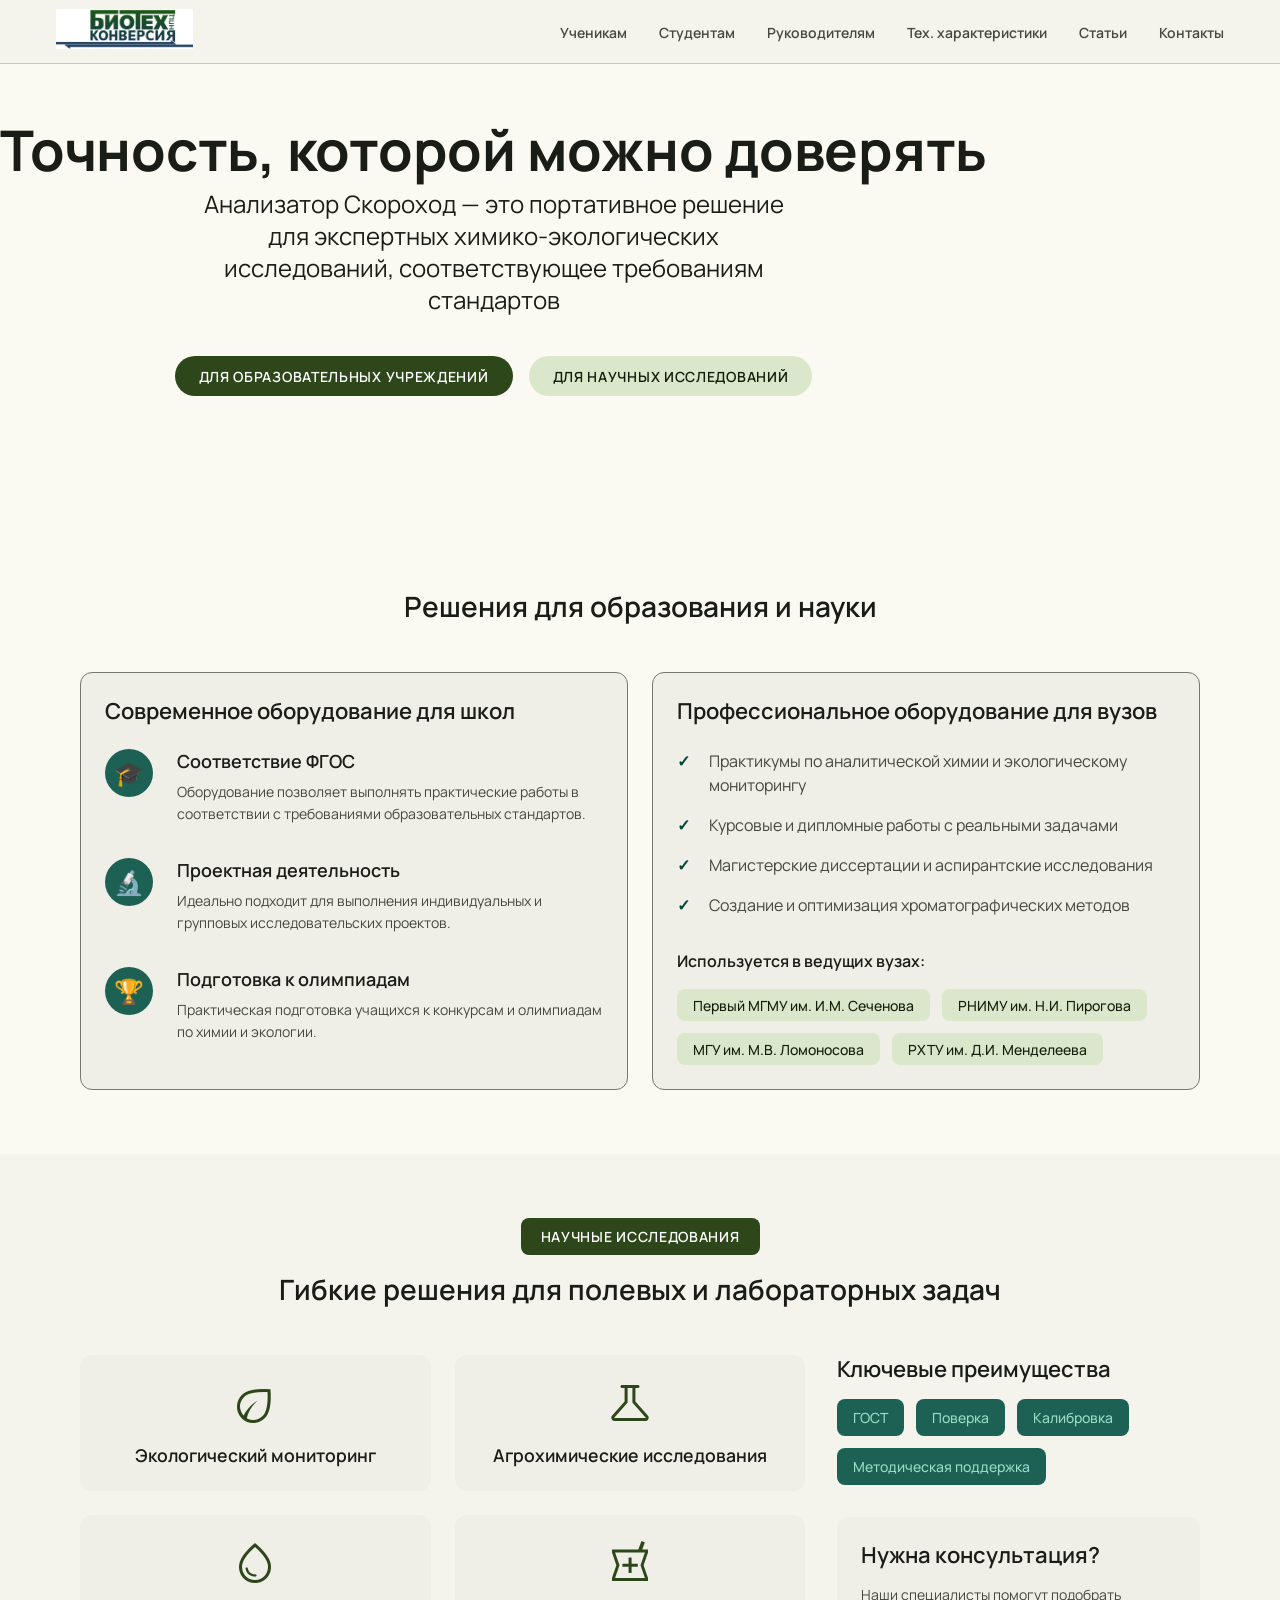
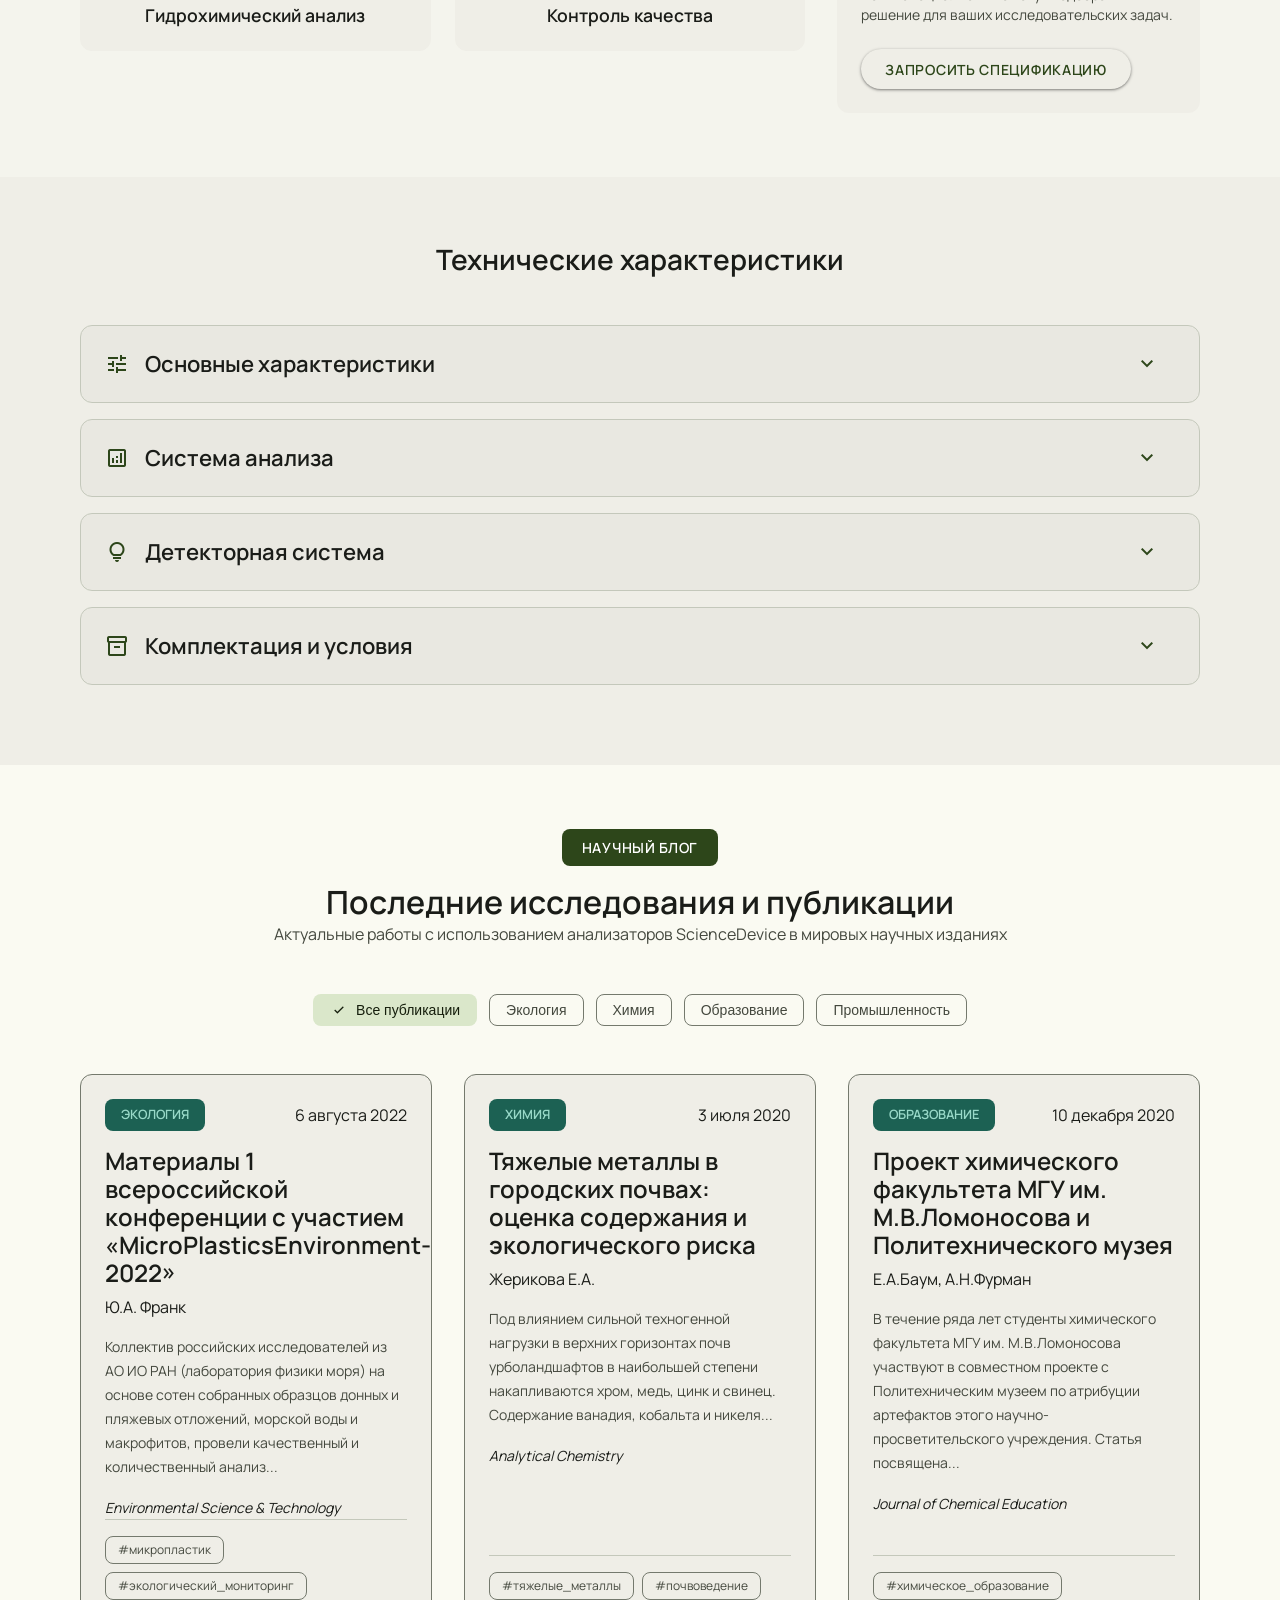
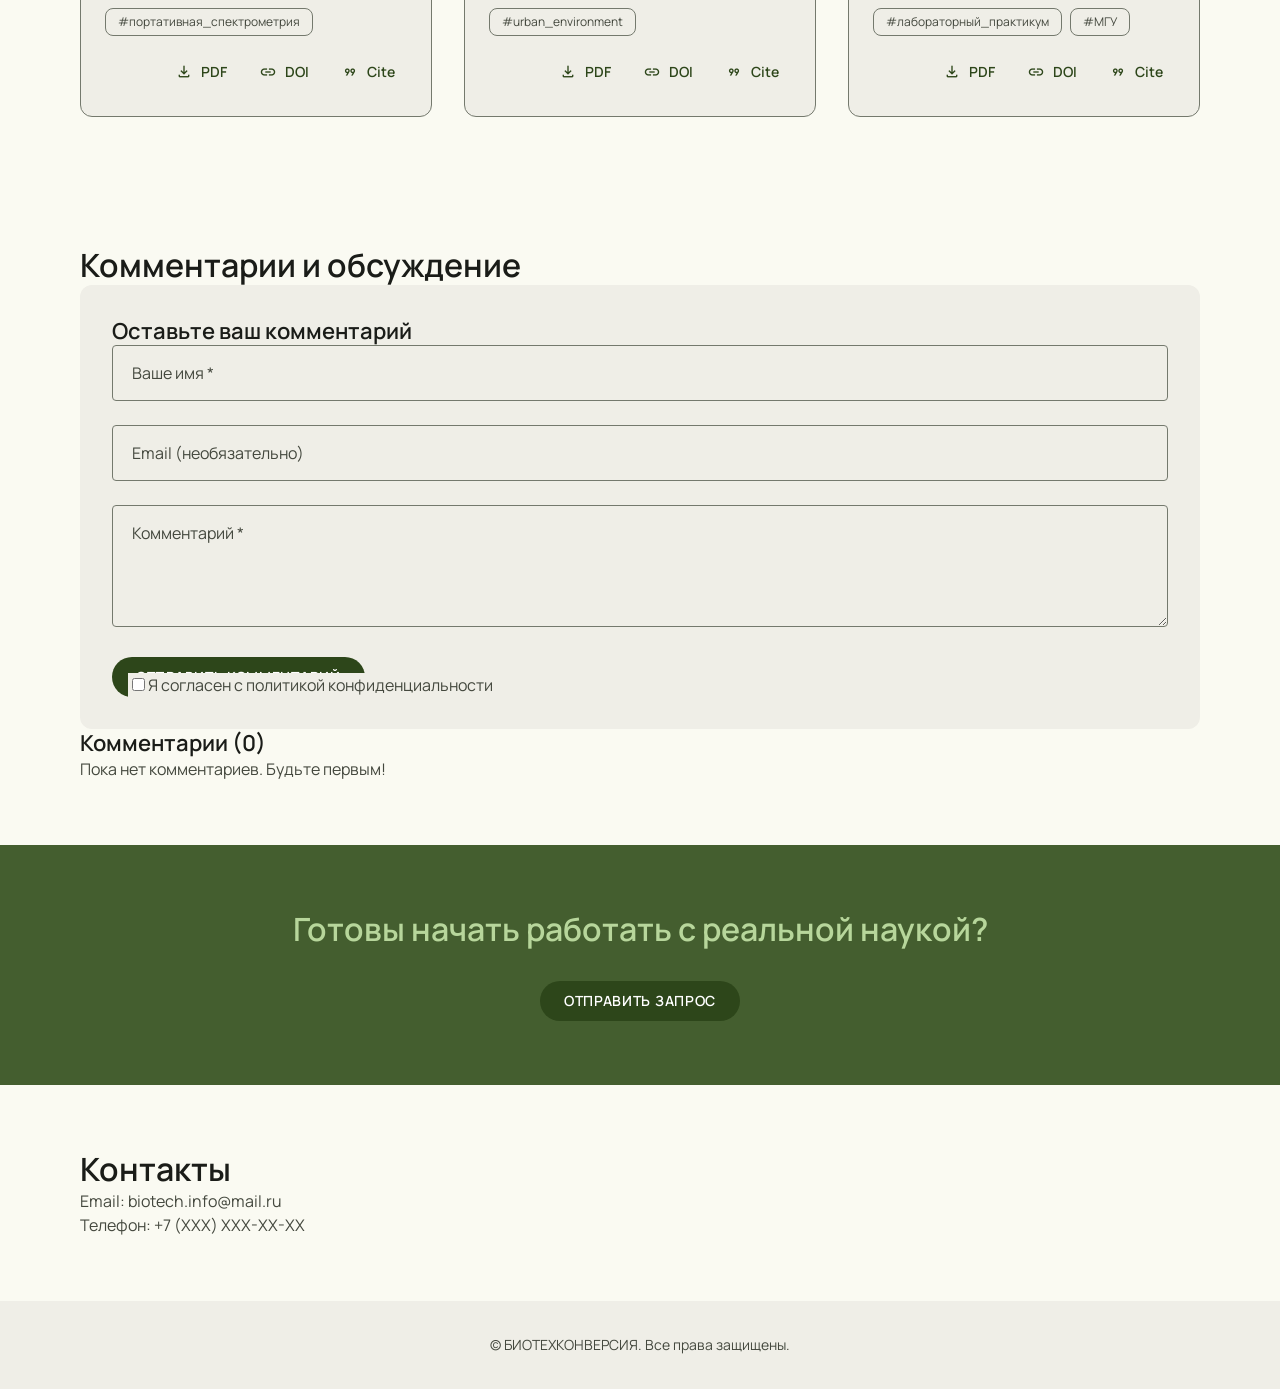
==== index.html @ 13ce306e "init" ====
<!DOCTYPE html>
<html lang="ru">
  <head>
    <meta charset="UTF-8" />
    <meta name="viewport" content="width=device-width, initial-scale=1.0" />
    <title>ScienceDevice - Твой проводник в мир науки</title>
    <!-- Подключаем шрифты -->
    <link rel="preconnect" href="https://fonts.googleapis.com">
    <link rel="preconnect" href="https://fonts.gstatic.com" crossorigin>
    <link href="https://fonts.googleapis.com/css2?family=Manrope:wght@400;600;700&display=swap" rel="stylesheet">
    <!-- Google Material Symbols -->
    <link rel="stylesheet" href="https://fonts.googleapis.com/css2?family=Material+Symbols+Outlined:opsz,wght,FILL,GRAD@24,400,0,0" />
    <!-- Подключаем наш CSS -->
    <link rel="stylesheet" href="style.css" />
  </head>
  <body>
    <!-- Шапка сайта -->
    <header class="header">
      <nav class="nav">
        <a href="#" class="logo">
          <img
            src="images/logo.png"
            alt="ScienceDevice - профессиональные анализаторы"
            class="logo-image"
          />
        </a>
        <ul class="nav__list">
          <li><a href="#students">Ученикам</a></li>
          <li><a href="#universities">Студентам</a></li>
          <li><a href="#professionals">Руководителям</a></li>
          <li><a href="#specs1">Тех. характеристики</a></li>
          <li><a href="#research">Статьи</a></li>
          <li><a href="#contacts">Контакты</a></li>
        </ul>
      </nav>
    </header>

    <main>
      <!-- Герой-секция с крупным заголовком и кнопками -->
      <section class="hero">
        <div class="hero__content">
          <h1 class="display-small">Точность, которой можно доверять</h1>
          <p class="headline-small">
            Анализатор Скороход — это портативное решение для экспертных
            химико-экологических исследований, соответствующее требованиям
            стандартов
          </p>
          <div class="hero__buttons">
            <a href="#students" class="btn btn--primary">Для образовательных учреждений</a>
            <a href="#professionals" class="btn btn--secondary">Для научных исследований</a>
          </div>
        </div>
      </section>

      <!-- <section class="hero">
            <div class="hero__content">
                <h1>Точность, которой можно доверять</h1>
                <p>Анализатор [Название] — это портативное решение для экспертных химико-экологических исследований, соответствующее требованиям стандартов [ГОСТ/ISO XXX].</p>
                <div class="hero__buttons">
                    <a href="#specs" class="btn btn--primary">Технические характеристики</a>
                    <a href="#research" class="btn btn--outline">Применение в исследованиях</a>
                </div>
            </div>
            Фоном лучше сделать не абстрактное фото, а стилизованное изображение прибора в лаборатории или график данных
        </section> -->

      <!-- Секция для школьников и учеников колледжей -->
      <!-- <section id="students" class="audience-section section--students">
            <div class="container">
                <h2>Скучные опыты в учебнике? Попробуй настоящую науку!</h2>
                <div class="content-wrapper">
                    <div class="text-content">
                        <h3>Представь, что ты детектив, который ищет следы веществ. Наш аппарат — твой супер-прибор. Проверь кислотность газировки, узнай, чистая ли вода в фонтанчике, или поставь настоящий эксперимент для проекта.</h3>
                        <p> </p>
                        <p>-Научиться создавать и оптимизировать хроматографические методы</p>
                        <p>-Попробовать себя в роли разработчика методик</p>
                        <p>-Освоить современное программное обеспечение</p>
                        <p>-Обучиться пользовательским операциям по техническому обслуживанию прибора</p>
                        <p> </p>
                        <ul>
                            <li>Просто и понятно</li>
                            <li>Безопасно</li>
                            <li>Поддержка проектов</li>
                        </ul>
                    </div>
                    <div class="image-content">
                        <img src="images/student.jpg" alt="Школьник проводит эксперимент с аппаратом">
                    </div>
                </div>
            </div>
        </section> -->
      <section class="solutions-section" id="education">
          <div class="container">
              <div class="section-header">
                  <h2 class="headline-medium">Решения для образования и науки</h2>
              </div>
              <div class="solutions-grid">
                  <!-- Card 1: Schools -->
                  <div class="solution-card">
                      <h3 class="title-large">Современное оборудование для школ</h3>
                      <div class="features-list">
                          <div class="feature-item">
                              <div class="feature-icon">🎓</div>
                              <div class="feature-text">
                                  <h4 class="title-medium">Соответствие ФГОС</h4>
                                  <p class="body-medium">
                                      Оборудование позволяет выполнять практические работы в
                                      соответствии с требованиями образовательных стандартов.
                                  </p>
                              </div>
                          </div>
                          <div class="feature-item">
                              <div class="feature-icon">🔬</div>
                              <div class="feature-text">
                                  <h4 class="title-medium">Проектная деятельность</h4>
                                  <p class="body-medium">
                                      Идеально подходит для выполнения индивидуальных и
                                      групповых исследовательских проектов.
                                  </p>
                              </div>
                          </div>
                          <div class="feature-item">
                              <div class="feature-icon">🏆</div>
                              <div class="feature-text">
                                  <h4 class="title-medium">Подготовка к олимпиадам</h4>
                                  <p class="body-medium">
                                      Практическая подготовка учащихся к конкурсам и олимпиадам
                                      по химии и экологии.
                                  </p>
                              </div>
                          </div>
                      </div>
                  </div>
                  <!-- Card 2: Universities -->
                  <div class="solution-card">
                      <h3 class="title-large">Профессиональное оборудование для вузов</h3>
                      <ul class="scientific-list body-large">
                          <li>
                              Практикумы по аналитической химии и экологическому
                              мониторингу
                          </li>
                          <li>
                              Курсовые и дипломные работы с реальными задачами
                          </li>
                          <li>Магистерские диссертации и аспирантские исследования</li>
                          <li>
                              Создание и оптимизация хроматографических методов
                          </li>
                      </ul>
                      <div class="university-partners">
                          <h4 class="title-medium">Используется в ведущих вузах:</h4>
                          <div class="partners-chips">
                              <div class="university-chip">Первый МГМУ им. И.М. Сеченова</div>
                              <div class="university-chip">РНИМУ им. Н.И. Пирогова</div>
                              <div class="university-chip">МГУ им. М.В. Ломоносова</div>
                              <div class="university-chip">РХТУ им. Д.И. Менделеева</div>
                          </div>
                      </div>
                  </div>
              </div>
          </div>
      </section>

      <!-- Секция для профессионалов -->
      <section id="professionals" class="professionals-section">
          <div class="container">
              <div class="section-header">
                  <span class="section-badge">Научные исследования</span>
                  <h2 class="headline-medium">
                      Гибкие решения для полевых и лабораторных задач
                  </h2>
              </div>
              <div class="professionals-grid">
                  <!-- Left Column: Research Area Cards -->
                  <div class="research-areas-grid">
                      <div class="research-card">
                          <span class="material-symbols-outlined">eco</span>
                          <h4 class="title-medium">Экологический мониторинг</h4>
                      </div>
                      <div class="research-card">
                          <span class="material-symbols-outlined">science</span>
                          <h4 class="title-medium">Агрохимические исследования</h4>
                      </div>
                      <div class="research-card">
                          <span class="material-symbols-outlined">water_drop</span>
                          <h4 class="title-medium">Гидрохимический анализ</h4>
                      </div>
                      <div class="research-card">
                          <span class="material-symbols-outlined">local_pharmacy</span>
                          <h4 class="title-medium">Контроль качества</h4>
                      </div>
                  </div>
                  <!-- Right Column: Key Advantages & CTA -->
                  <div class="key-advantages-panel">
                      <h4 class="title-large">Ключевые преимущества</h4>
                      <div class="advantages-chips">
                          <div class="advantage-chip">ГОСТ</div>
                          <div class="advantage-chip">Поверка</div>
                          <div class="advantage-chip">Калибровка</div>
                          <div class="advantage-chip">Методическая поддержка</div>
                      </div>
                      <div class="panel-cta">
                          <h4 class="title-large">Нужна консультация?</h4>
                          <p class="body-medium">Наши специалисты помогут подобрать решение для ваших исследовательских задач.</p>
                          <a href="#tech-consultation" class="btn btn--elevated">Запросить спецификацию</a>
                      </div>
                  </div>
              </div>
          </div>
      </section>

      <!-- Секция с техническими характеристиками (Таблица) -->
      <section id="specs1" class="specs-section">
        <div class="container">
          <div class="section-header">
            <h2 class="headline-medium">Технические характеристики</h2>
          </div>

          <div class="specs-accordion">
            <!-- Panel 1: Main Specs -->
            <div class="expansion-panel">
              <div class="panel-header">
                <span class="material-symbols-outlined">tune</span>
                <h3 class="panel-title title-large">Основные характеристики</h3>
                <span class="material-symbols-outlined panel-chevron">expand_more</span>
              </div>
              <div class="panel-content">
                <table>
                  <tbody>
                    <tr><td>Исполнение</td><td>Моноблок</td><td>Моноблок</td></tr>
                    <tr><td>Максимальное рабочее давление, МПа</td><td>35</td><td>35</td></tr>
                    <tr><td>Насос</td><td>Последовательный плунжерный</td><td>Последовательный плунжерный</td></tr>
                    <tr><td>Диапазон скорости потока, мл/мин</td><td>0,01 - 10</td><td>0,01 - 10</td></tr>
                    <tr><td>Автоматическая промывка</td><td>Есть</td><td>Есть</td></tr>
                  </tbody>
                </table>
              </div>
            </div>

            <!-- Panel 2: Analysis System -->
            <div class="expansion-panel">
              <div class="panel-header">
                <span class="material-symbols-outlined">analytics</span>
                <h3 class="panel-title title-large">Система анализа</h3>
                <span class="material-symbols-outlined panel-chevron">expand_more</span>
              </div>
              <div class="panel-content">
                <table>
                  <tbody>
                    <tr><td>Режимы элюирования</td><td>Изократический</td><td>Градиентный</td></tr>
                    <tr><td>Вводы пробы</td><td>Полуавтоматический кран</td><td>Полуавтоматический кран</td></tr>
                    <tr><td>Термостат колонок</td><td>4 колонки х 300 мм</td><td>4 колонки х 300 мм</td></tr>
                    <tr><td>Диапазон температур, °С</td><td>(комн. – 10) - 99</td><td>(комн. – 10) - 99</td></tr>
                  </tbody>
                </table>
              </div>
            </div>
            
            <!-- Panel 3: Detector System -->
            <div class="expansion-panel">
              <div class="panel-header">
                <span class="material-symbols-outlined">lightbulb</span>
                <h3 class="panel-title title-large">Детекторная система</h3>
                <span class="material-symbols-outlined panel-chevron">expand_more</span>
              </div>
              <div class="panel-content">
                <table>
                    <tbody>
                        <tr><td>Детектор</td><td>Спектрофотометрический</td><td>Спектрофотометрический</td></tr>
                        <tr><td>Диапазон длин волн, нм</td><td>Фиксированные, 275 и 310</td><td>Переключаемые</td></tr>
                        <tr><td>Источники излучения</td><td>Светодиоды</td><td>D2 и W лампы</td></tr>
                    </tbody>
                </table>
              </div>
            </div>

            <!-- Panel 4: Kit & Conditions -->
            <div class="expansion-panel">
              <div class="panel-header">
                <span class="material-symbols-outlined">inventory_2</span>
                <h3 class="panel-title title-large">Комплектация и условия</h3>
                <span class="material-symbols-outlined panel-chevron">expand_more</span>
              </div>
              <div class="panel-content">
                  <table>
                      <tbody>
                          <tr><td>В комплекте</td><td>Стандартный набор</td><td>Расширенный набор</td></tr>
                          <tr><td>Габариты (ДхШхВ), мм</td><td>460х260х160</td><td>460х260х320</td></tr>
                          <tr><td>Гарантия</td><td>2 года</td><td>2 года</td></tr>
                          <tr><td>Сроки поставки</td><td>Не более 60 дней</td><td>Не более 60 дней</td></tr>
                      </tbody>
                  </table>
              </div>
            </div>
          </div>
        </div>
      </section>
      <section id="research" class="publications-news">
        <div class="container">
          <div class="section-header">
            <span class="section-badge">Научный блог</span>
            <h2>Последние исследования и публикации</h2>
            <p>
              Актуальные работы с использованием анализаторов ScienceDevice в
              мировых научных изданиях
            </p>
          </div>

          <div class="news-filters">
            <button class="filter-chip active" data-filter="all">
              <span class="material-symbols-outlined">done</span>
              Все публикации
            </button>
            <button class="filter-chip" data-filter="ecology"><span class="material-symbols-outlined">done</span>Экология</button>
            <button class="filter-chip" data-filter="chemistry"><span class="material-symbols-outlined">done</span>Химия</button>
            <button class="filter-chip" data-filter="education">
              <span class="material-symbols-outlined">done</span>Образование
            </button>
            <button class="filter-chip" data-filter="industry">
              <span class="material-symbols-outlined">done</span>Промышленность
            </button>
          </div>

          <div id="" class="news-grid">
            <!-- Публикация 1 -->
            <article class="news-card" data-category="ecology" data-year="2024">
              <div class="news-card__header">
                <span class="news-badge ecology">Экология</span>
                <time class="news-date" datetime="2024-03-15"
                  >6 августа 2022</time
                >
              </div>

              <div class="news-card__content">
                <h3 class="news-title">
                  Материалы 1 всероссийской конференции с участием
                  «MicroPlasticsEnvironment-2022»
                </h3>

                <div class="news-authors">
                  <span class="author">Ю.А. Франк</span>
                </div>

                <p class="news-excerpt">
                  Коллектив российских исследователей из АО ИО РАН (лаборатория
                  физики моря) на основе сотен собранных образцов донных и
                  пляжевых отложений, морской воды и макрофитов, провели
                  качественный и количественный анализ...
                </p>

                <div class="news-meta">
                  <span class="journal-name"
                    >Environmental Science & Technology</span
                  >
                </div>
              </div>

              <div class="news-card__footer">
                <div class="news-tags">
                  <span class="news-tag">#микропластик</span>
                  <span class="news-tag">#экологический_мониторинг</span>
                  <span class="news-tag">#портативная_спектрометрия</span>
                </div>

                <div class="news-actions">
                  <a
                    href="материалы.pdf"
                    class="news-link"
                    aria-label="Скачать статью"
                  >
                    <span class="material-symbols-outlined">download</span>
                    PDF
                  </a>
                  <a href="#" class="news-link" aria-label="DOI статьи">
                    <span class="material-symbols-outlined">link</span>
                    DOI
                  </a>
                  <a href="#" class="news-link" aria-label="Цитировать">
                    <span class="material-symbols-outlined">format_quote</span>
                    Cite
                  </a>
                </div>
              </div>
            </article>

            <!-- Публикация 2 -->
            <article
              class="news-card"
              data-category="chemistry"
              data-year="2024"
            >
              <div class="news-card__header">
                <span class="news-badge chemistry">Химия</span>
                <time class="news-date" datetime="2024-02-28">3 июля 2020</time>
              </div>

              <div class="news-card__content">
                <h3 class="news-title">
                  Тяжелые металлы в городских почвах: оценка содержания и
                  экологического риска
                </h3>

                <div class="news-authors">
                  <span class="author">Жерикова Е.А.</span>
                </div>

                <p class="news-excerpt">
                  Под влиянием сильной техногенной нагрузки в верхних горизонтах
                  почв урболандшафтов в наибольшей степени накапливаются хром,
                  медь, цинк и свинец. Содержание ванадия, кобальта и никеля...
                </p>

                <div class="news-meta">
                  <span class="journal-name">Analytical Chemistry</span>
                </div>
              </div>

              <div class="news-card__footer">
                <div class="news-tags">
                  <span class="news-tag">#тяжелые_металлы</span>
                  <span class="news-tag">#почвоведение</span>
                  <span class="news-tag">#urban_environment</span>
                </div>

                <div class="news-actions">
                  <a
                    href="тяжелые металлы.pdf"
                    class="news-link"
                    aria-label="Скачать статью"
                  >
                    <span class="material-symbols-outlined">download</span>
                    PDF
                  </a>
                  <a href="#" class="news-link" aria-label="DOI статьи">
                    <span class="material-symbols-outlined">link</span>
                    DOI
                  </a>
                  <a href="#" class="news-link" aria-label="Цитировать">
                    <span class="material-symbols-outlined">format_quote</span>
                    Cite
                  </a>
                </div>
              </div>
            </article>

            <!-- Публикация 3 -->
            <article
              class="news-card"
              data-category="education"
              data-year="2023"
            >
              <div class="news-card__header">
                <span class="news-badge education">Образование</span>
                <time class="news-date" datetime="2023-12-10"
                  >10 декабря 2020</time
                >
              </div>

              <div class="news-card__content">
                <h3 class="news-title">
                  Проект химического факультета МГУ им. М.В.Ломоносова и
                  Политехнического музея
                </h3>

                <div class="news-authors">
                  <span class="author">Е.А.Баум</span>,
                  <span class="author">А.Н.Фурман</span>
                </div>

                <p class="news-excerpt">
                  В течение ряда лет студенты химического факультета МГУ им.
                  М.В.Ломоносова участвуют в совместном проекте с
                  Политехническим музеем по атрибуции артефактов этого
                  научно-просветительского учреждения. Статья посвящена...
                </p>

                <div class="news-meta">
                  <span class="journal-name"
                    >Journal of Chemical Education</span
                  >
                </div>
              </div>

              <div class="news-card__footer">
                <div class="news-tags">
                  <span class="news-tag">#химическое_образование</span>
                  <span class="news-tag">#лабораторный_практикум</span>
                  <span class="news-tag">#МГУ</span>
                </div>

                <div class="news-actions">
                  <a
                    href="мгу.pdf"
                    class="news-link"
                    aria-label="Скачать статью"
                  >
                    <span class="material-symbols-outlined">download</span>
                    PDF
                  </a>
                  <a href="#" class="news-link" aria-label="DOI статьи">
                    <span class="material-symbols-outlined">link</span>
                    DOI
                  </a>
                  <a href="#" class="news-link" aria-label="Цитировать">
                    <span class="material-symbols-outlined">format_quote</span>
                    Cite
                  </a>
                </div>
              </div>
            </article>
          </div>
          <!--<div class="news-cta">
            <p>Опубликовали исследование с использованием нашего оборудования?</p>
            <a href="#tech-consultation" class="btn btn--outline">Добавить публикацию</a>
        </div> -->
        </div>
      </section>
      <section id="comments-section" class="comments-section">
        <div class="container">
          <h2>Комментарии и обсуждение</h2>

          <div class="comments-form">
            <h3>Оставьте ваш комментарий</h3>
            <form id="commentForm">
              <div class="form-group">
                <input
                  type="text"
                  id="commentName"
                  name="name"
                  required
                  class="m3-text-field"
                  placeholder=" "
                />
                <label for="commentName">Ваше имя *</label>
              </div>

              <div class="form-group">
                <input
                  type="email"
                  id="commentEmail"
                  name="email"
                  class="m3-text-field"
                  placeholder=" "
                />
                <label for="commentEmail">Email (необязательно)</label>
              </div>

              <div class="form-group">
                <textarea
                  id="commentText"
                  name="text"
                  rows="4"
                  required
                  class="m3-text-field"
                  placeholder=" "
                ></textarea>
                <label for="commentText">Комментарий *</label>
              </div>

              <div class="form-group">
                <label class="checkbox-label">
                  <input type="checkbox" name="agree" required />
                  <span>Я согласен с политикой конфиденциальности</span>
                </label>
              </div>

              <button type="submit" class="btn btn--primary">
                Отправить комментарий
              </button>
            </form>
          </div>

          <div class="comments-list" id="commentsList">
            <h3>Комментарии (<span id="commentsCount">0</span>)</h3>
            <div class="comments-container" id="commentsContainer">
              <p class="no-comments">Пока нет комментариев. Будьте первым!</p>
            </div>
          </div>
        </div>
      </section>

      <!-- Секция с призывом к действию (CTA) -->
      <section class="cta">
        <div class="container">
          <h2>Готовы начать работать с реальной наукой?</h2>
          <!-- Кнопка -->
          <a href="#tech-consultation" class="btn btn--primary">Отправить запрос</a>
        </div>
      </section>

      <!-- Секция с контактами -->
      <section id="contacts" class="contacts">
        <div class="container">
          <h2>Контакты</h2>
          <p>Email: biotech.info@mail.ru</p>
          <p>Телефон: +7 (XXX) XXX-XX-XX</p>
        </div>
      </section>
    </main>

    <!-- Подвал сайта -->
    <footer class="footer">
      <div class="container">
        <p>© БИОТЕХКОНВЕРСИЯ. Все права защищены.</p>
      </div>
    </footer>

    <!-- Подключаем JS для плавной прокрутки -->
    <!-- <script src="script.js"></script> -->
    <script>
      document.addEventListener('DOMContentLoaded', () => {
        // Expansion Panels (Accordion)
        const accordion = document.querySelector('.specs-accordion');
        if (accordion) {
          const panels = accordion.querySelectorAll('.expansion-panel');
          panels.forEach(panel => {
            const header = panel.querySelector('.panel-header');
            header.addEventListener('click', () => {
              // Close other panels
              panels.forEach(p => {
                if (p !== panel && p.classList.contains('active')) {
                  p.classList.remove('active');
                }
              });
              // Toggle current panel
              panel.classList.toggle('active');
            });
          });
        }

        // Staggered Animation on Scroll
        const observer = new IntersectionObserver((entries) => {
          entries.forEach((entry, index) => {
            if (entry.isIntersecting) {
              setTimeout(() => {
                entry.target.classList.add('visible');
              }, index * 150); // Stagger delay
              observer.unobserve(entry.target);
            }
          });
        }, { threshold: 0.1 });

        const panelsToAnimate = document.querySelectorAll('.specs-accordion .expansion-panel');
        panelsToAnimate.forEach(panel => {
          observer.observe(panel);
        });

        // News Filter Animation
        const filters = document.querySelector('.news-filters');
        const newsGrid = document.querySelector('.news-grid');
        if (filters && newsGrid) {
          const newsCards = newsGrid.querySelectorAll('.news-card');
          filters.addEventListener('click', (e) => {
            if (e.target.classList.contains('filter-chip')) {
              filters.querySelector('.active').classList.remove('active');
              e.target.classList.add('active');

              const filter = e.target.dataset.filter;
              
              newsCards.forEach(card => {
                card.classList.add('hidden');
              });

              setTimeout(() => {
                newsCards.forEach(card => {
                  if (filter === 'all' || card.dataset.category === filter) {
                    card.style.display = 'flex';
                  } else {
                    card.style.display = 'none';
                  }
                });
                // Allow reflow before showing new cards
                setTimeout(() => {
                  newsCards.forEach(card => {
                    if (card.style.display === 'flex') {
                       card.classList.remove('hidden');
                    }
                  });
                }, 50);
              }, 300); // Wait for fade out animation
            }
          });
        }
      });
    </script>
  </body>
</html>
---- style.css ----
/* 
 * ScienceDevice Material 3 Redesign
 * CSS Variables and Base Styles
 */

:root {
  /* Light Theme Color Palette */
  --md-sys-color-primary: #2D461A;
  --md-sys-color-on-primary: #FFFFFF;
  --md-sys-color-primary-container: #445E2F;
  --md-sys-color-on-primary-container: #B7D69B;
  --md-sys-color-secondary: #57624B;
  --md-sys-color-on-secondary: #FFFFFF;
  --md-sys-color-secondary-container: #DAE7CA;
  --md-sys-color-on-secondary-container: #151E0C;
  --md-sys-color-tertiary: #00483C;
  --md-sys-color-on-tertiary: #FFFFFF;
  --md-sys-color-tertiary-container: #1C6153;
  --md-sys-color-on-tertiary-container: #98D9C8;
  --md-sys-color-error: #BA1A1A;
  --md-sys-color-on-error: #FFFFFF;
  --md-sys-color-error-container: #FFDAD6;
  --md-sys-color-on-error-container: #410002;
  --md-sys-color-background: #FAFAF2;
  --md-sys-color-on-background: #1A1C18;
  --md-sys-color-surface: #FAFAF2;
  --md-sys-color-on-surface: #1A1C18;
  --md-sys-color-surface-variant: #E0E4D6;
  --md-sys-color-on-surface-variant: #44483E;
  --md-sys-color-outline: #74796D;
  --md-sys-color-outline-variant: #C4C8BB;
  --md-sys-color-shadow: #000000;
  --md-sys-color-scrim: #000000;
  --md-sys-color-inverse-surface: #2F312C;
  --md-sys-color-inverse-on-surface: #F1F1EA;
  --md-sys-color-inverse-primary: #B1D096;
  --md-sys-color-surface-dim: #DBDAD3;
  --md-sys-color-surface-bright: #FAFAF2;
  --md-sys-color-surface-container-lowest: #FFFFFF;
  --md-sys-color-surface-container-low: #F4F4ED;
  --md-sys-color-surface-container: #EFEEE7;
  --md-sys-color-surface-container-high: #E9E8E1;
  --md-sys-color-surface-container-highest: #E3E3DC;
}

@media (prefers-color-scheme: dark) {
  :root {
    /* Dark Theme Color Palette */
    --md-sys-color-primary: #B1D096;
    --md-sys-color-on-primary: #1F360C;
    --md-sys-color-primary-container: #445E2F;
    --md-sys-color-on-primary-container: #B7D69B;
    --md-sys-color-secondary: #BECBAF;
    --md-sys-color-on-secondary: #293420;
    --md-sys-color-secondary-container: #404A35;
    --md-sys-color-on-secondary-container: #DAE7CA;
    --md-sys-color-tertiary: #92D3C2;
    --md-sys-color-on-tertiary: #00382E;
    --md-sys-color-tertiary-container: #1C6153;
    --md-sys-color-on-tertiary-container: #98D9C8;
    --md-sys-color-error: #FFB4AB;
    --md-sys-color-on-error: #690005;
    --md-sys-color-error-container: #93000A;
    --md-sys-color-on-error-container: #FFDAD6;
    --md-sys-color-background: #121410;
    --md-sys-color-on-background: #E3E3DC;
    --md-sys-color-surface: #121410;
    --md-sys-color-on-surface: #E3E3DC;
    --md-sys-color-surface-variant: #44483E;
    --md-sys-color-on-surface-variant: #C4C8BB;
    --md-sys-color-outline: #8E9286;
    --md-sys-color-outline-variant: #44483E;
    --md-sys-color-shadow: #000000;
    --md-sys-color-scrim: #000000;
    --md-sys-color-inverse-surface: #E3E3DC;
    --md-sys-color-inverse-on-surface: #2F312C;
    --md-sys-color-inverse-primary: #4B6636;
    --md-sys-color-surface-dim: #121410;
    --md-sys-color-surface-bright: #383A35;
    --md-sys-color-surface-container-lowest: #0D0F0B;
    --md-sys-color-surface-container-low: #1A1C18;
    --md-sys-color-surface-container: #1F201C;
    --md-sys-color-surface-container-high: #292B26;
    --md-sys-color-surface-container-highest: #343630;
  }
}

/* 
 * Base Styles & Resets
 */

*,
*::before,
*::after {
  box-sizing: border-box;
  margin: 0;
  padding: 0;
}

html {
  scroll-behavior: smooth;
}

body {
  background-color: var(--md-sys-color-background);
  color: var(--md-sys-color-on-surface);
  font-family: 'Manrope', sans-serif;
  line-height: 1.5;
  -webkit-font-smoothing: antialiased;
}

h1, h2, h3, h4, h5, h6 {
  font-family: 'Manrope', sans-serif;
  font-weight: 600;
  color: var(--md-sys-color-on-surface);
}

/* Material 3 Type Scale (Simplified) */
h1, .display-large {
  font-size: 3.5625rem; /* 57px */
  line-height: 4rem;
  letter-spacing: -0.015625rem;
}

h2, .headline-large {
  font-size: 2rem; /* 32px */
  line-height: 2.5rem;
}

h3, .title-large {
  font-size: 1.375rem; /* 22px */
  line-height: 1.75rem;
}

.display-small {
  font-size: 2.25rem; /* 36px */
  line-height: 2.75rem;
}

.headline-small {
  font-size: 1.5rem; /* 24px */
  line-height: 2rem;
}

.headline-medium {
    font-size: 1.75rem; /* 28px */
    line-height: 2.25rem;
}

.title-medium {
    font-size: 1rem; /* 16px */
    line-height: 1.5rem;
    font-weight: 600;
}

.body-medium {
    font-size: 0.875rem; /* 14px */
    line-height: 1.25rem;
}

p, .body-large {
  font-size: 1rem; /* 16px */
  line-height: 1.5rem;
  color: var(--md-sys-color-on-surface-variant);
}

.label-large {
    font-size: 0.875rem; /* 14px */
    line-height: 1.25rem;
    font-weight: 600;
}

a {
  color: var(--md-sys-color-primary);
  text-decoration: none;
}

/* Layout */
.container {
  width: 90%;
  max-width: 1200px;
  margin-left: auto;
  margin-right: auto;
  padding: 0 1rem;
}

section {
    padding: 4rem 0;
}

.section-header {
    text-align: center;
    margin-bottom: 3rem;
}

.section-badge {
    display: inline-block;
    padding: 0.5rem 1.25rem;
    background-color: var(--md-sys-color-primary);
    color: var(--md-sys-color-on-primary);
    border-radius: 8px;
    font-size: 0.875rem;
    font-weight: 600;
    margin-bottom: 1rem;
    text-transform: uppercase;
    letter-spacing: 0.05em;
}

/* 
 * Header (M3 Top App Bar)
 */
.header {
    position: fixed;
    top: 0;
    left: 0;
    width: 100%;
    height: 64px;
    background-color: var(--md-sys-color-surface-container-low);
    border-bottom: 1px solid var(--md-sys-color-outline-variant);
    z-index: 1000;
    display: flex;
    align-items: center;
}

.nav {
    display: flex;
    justify-content: space-between;
    align-items: center;
    width: 100%;
    padding: 0 1rem;
    max-width: 1200px;
    margin: 0 auto;
}

.logo-image {
    height: 40px;
    width: auto;
}

.nav__list {
    display: flex;
    list-style: none;
    gap: 2rem;
}

.nav__list a {
    font-family: 'Manrope', sans-serif;
    font-size: 0.875rem;
    font-weight: 600;
    color: var(--md-sys-color-on-surface-variant);
    transition: color 0.3s ease;
    padding: 0.5rem 0;
    position: relative;
}

.nav__list a:hover {
    color: var(--md-sys-color-on-surface);
}

.nav__list a::after {
    content: '';
    position: absolute;
    bottom: 0;
    left: 0;
    width: 100%;
    height: 2px;
    background-color: var(--md-sys-color-primary);
    transform: scaleX(0);
    transition: transform 0.3s ease;
}

.nav__list a:hover::after {
    transform: scaleX(1);
}

/* 
 * Hero Section 
 */
.hero {
    background-color: var(--md-sys-color-surface);
    min-height: auto;
    padding: 8rem 0;
    display: flex;
    align-items: center;
    text-align: center;
    padding-top: calc(64px + 4rem); /* Offset for fixed header */
}

.hero__content {
    color: #FFFFFF;
}

.hero__content h1 {
    color: var(--md-sys-color-on-surface);
    font-size: 3.5rem; /* Increased font size */
    font-weight: 700;
    margin-bottom: 1rem;
}

.hero__content p {
    color: var(--md-sys-color-on-surface);
    max-width: 600px;
    margin: 0 auto 2.5rem auto; /* 40dp margin */
}

.hero__buttons {
    display: flex;
    justify-content: center;
    gap: 1rem; /* 16dp gap */
    flex-wrap: wrap;
}

/* 
 * M3 Buttons
 */

.btn {
    display: inline-flex;
    align-items: center;
    justify-content: center;
    padding: 0 24px;
    height: 40px;
    border-radius: 20px;
    font-family: 'Manrope', sans-serif;
    font-size: 0.875rem;
    font-weight: 600;
    text-decoration: none;
    border: none;
    cursor: pointer;
    transition: all 0.3s ease;
    text-transform: uppercase;
    letter-spacing: 0.05em;
}

/* Filled Button (Primary) */
.btn--primary {
    background-color: var(--md-sys-color-primary);
    color: var(--md-sys-color-on-primary);
}

.btn--primary:hover {
    box-shadow: 0 2px 4px -1px rgba(0,0,0,0.2), 0 4px 5px 0 rgba(0,0,0,0.14), 0 1px 10px 0 rgba(0,0,0,0.12);
}

/* Tonal Button (Secondary) */
.btn--secondary {
    background-color: var(--md-sys-color-secondary-container);
    color: var(--md-sys-color-on-secondary-container);
}

.btn--secondary:hover {
    box-shadow: 0 2px 4px -1px rgba(0,0,0,0.2), 0 4px 5px 0 rgba(0,0,0,0.14), 0 1px 10px 0 rgba(0,0,0,0.12);
}

/* Outlined Button */
.btn--outline {
    background-color: transparent;
    color: var(--md-sys-color-primary);
    border: 1px solid var(--md-sys-color-outline);
}

.btn--outline:hover {
    background-color: rgba(var(--md-sys-color-primary-rgb, 45, 70, 26), 0.08); /* Needs RGB version */
}

/* Text Button */
.btn--text {
    background-color: transparent;
    color: var(--md-sys-color-primary);
}

.btn--text:hover {
    background-color: rgba(var(--md-sys-color-primary-rgb, 45, 70, 26), 0.08); /* Needs RGB version */
}

/* Elevated Button */
.btn--elevated {
    background-color: var(--md-sys-color-surface-container);
    color: var(--md-sys-color-primary);
    box-shadow: 0 1px 2px rgba(0, 0, 0, 0.3), 0 1px 3px 1px rgba(0, 0, 0, 0.15);
    transition: box-shadow 0.28s cubic-bezier(0.4, 0, 0.2, 1);
}

.btn--elevated:hover {
    box-shadow: 0 2px 4px -1px rgba(0,0,0,0.2), 0 4px 5px 0 rgba(0,0,0,0.14), 0 1px 10px 0 rgba(0,0,0,0.12);
}

/* 
 * Solutions Section
 */
.solutions-section {
    background-color: var(--md-sys-color-surface);
}

.solutions-grid {
    display: grid;
    grid-template-columns: 1fr 1fr;
    gap: 24px; /* Increased gap */
}

.solution-card {
    background-color: var(--md-sys-color-surface-container); /* Lighter surface */
    border: 1px solid var(--md-sys-color-outline); /* Softer outline */
    border-radius: 12px;
    padding: 24px; /* Increased padding */
}

.solution-card h3 {
    color: var(--md-sys-color-on-surface);
    margin-bottom: 1.5rem;
}

/* Override for feature icons in card */
.feature-icon {
    background-color: var(--md-sys-color-primary-container);
    color: var(--md-sys-color-on-primary-container);
}

/* Override for university list checkmarks */
.scientific-list li {
    color: var(--md-sys-color-on-surface-variant); /* Secondary text color */
}
.scientific-list li::before {
    color: var(--md-sys-color-primary);
}

.university-partners {
    margin-top: 32px; /* Increased vertical spacing */
}

.partners-chips {
    display: flex;
    flex-wrap: wrap;
    gap: 0.75rem;
    margin-top: 1rem;
}

.university-chip {
    display: inline-flex;
    align-items: center;
    padding: 0 16px;
    height: 32px;
    border-radius: 8px; /* Refined border-radius */
    background-color: var(--md-sys-color-secondary-container);
    color: var(--md-sys-color-on-secondary-container);
    font-size: 0.875rem;
    font-weight: 500;
}


/* 
 * Professionals Section (Scientific Equipment)
 */
.professionals-section {
    background-color: var(--md-sys-color-surface-container-low);
}

.professionals-grid {
    display: grid;
    grid-template-columns: 2fr 1fr; /* Asymmetric grid */
    gap: 2rem;
    align-items: start;
}

.research-areas-grid {
    display: grid;
    grid-template-columns: 1fr 1fr;
    gap: 1.5rem;
}

.research-card {
    background-color: var(--md-sys-color-surface-container);
    border-radius: 12px;
    padding: 1.5rem;
    text-align: center;
    transition: background-color 0.3s ease, transform 0.3s ease, box-shadow 0.3s ease;
}

.research-card:hover {
    background-color: var(--md-sys-color-surface-container-high);
    transform: translateY(-4px);
    box-shadow: 0 4px 8px rgba(0,0,0,0.1);
}

.research-card .material-symbols-outlined {
    font-size: 48px;
    color: var(--md-sys-color-primary);
    margin-bottom: 1rem;
}

.research-card h4 {
    color: var(--md-sys-color-on-surface);
    font-size: 1.1rem; /* Title Medium */
}

.key-advantages-panel {
    position: sticky;
    top: 88px; /* 64px header + 24px margin */
}

.key-advantages-panel h4 {
    margin-bottom: 1rem;
}

.advantages-chips {
    display: flex;
    flex-wrap: wrap;
    gap: 0.75rem;
}

.advantage-chip {
    display: inline-flex;
    align-items: center;
    padding: 0.5rem 1rem;
    border-radius: 8px;
    background-color: var(--md-sys-color-tertiary-container);
    color: var(--md-sys-color-on-tertiary-container);
    font-size: 0.875rem;
    font-weight: 500;
}

.panel-cta {
    margin-top: 2rem;
    padding: 1.5rem;
    background-color: var(--md-sys-color-surface-container);
    border-radius: 12px;
}

.panel-cta p {
    margin-top: 0.5rem;
    margin-bottom: 1.5rem;
}

/* 
 * Interactive Datasheet (Specs Section)
 */
.specs-section {
    background-color: var(--md-sys-color-surface-container);
}

.expansion-panel {
    background-color: var(--md-sys-color-surface-container-high);
    border-radius: 12px;
    margin-bottom: 1rem;
    border: 1px solid var(--md-sys-color-outline-variant);
    opacity: 0;
    transform: translateY(20px);
    transition: opacity 0.5s ease, transform 0.5s ease;
}

.panel-header {
    display: flex;
    align-items: center;
    padding: 1.5rem;
    cursor: pointer;
}

.panel-header .material-symbols-outlined {
    margin-right: 1rem;
    color: var(--md-sys-color-primary);
}

.panel-title {
    flex-grow: 1;
    color: var(--md-sys-color-on-surface);
}

.panel-chevron {
    transition: transform 0.3s ease;
}

.panel-content {
    max-height: 0;
    overflow: hidden;
    transition: max-height 0.5s ease-out, padding 0.5s ease;
    padding: 0 1.5rem;
}

.panel-content table {
    width: 100%;
    border-collapse: collapse;
}

.panel-content th, .panel-content td {
    padding: 1rem;
    text-align: left;
    border-bottom: 1px solid var(--md-sys-color-outline-variant);
}

.panel-content tr:last-child td {
    border-bottom: none;
}

.panel-content td:first-child {
    font-weight: 600;
}

/* Active state for panel */
.expansion-panel.active .panel-chevron {
    transform: rotate(180deg);
}

.expansion-panel.active .panel-content {
    padding: 0 1.5rem 1.5rem 1.5rem;
    max-height: 500px; /* Adjust as needed for content */
}

/* Staggered animation class */
.expansion-panel.visible {
    opacity: 1;
    transform: translateY(0);
}


/* 
 * Audience Sections
 */
.audience-section {
    padding: 4rem 0;
}

#students, #universities {
    background-color: var(--md-sys-color-surface-container);
}

.features-list {
    display: flex;
    flex-direction: column;
    gap: 2rem;
}

.feature-item {
    display: flex;
    align-items: flex-start;
    gap: 1.5rem;
}

.feature-icon {
    font-size: 1.5rem;
    color: var(--md-sys-color-tertiary);
    background-color: var(--md-sys-color-tertiary-container);
    color: var(--md-sys-color-on-tertiary-container);
    width: 48px;
    height: 48px;
    border-radius: 50%;
    display: flex;
    align-items: center;
    justify-content: center;
    flex-shrink: 0;
}

.feature-text h4 {
    font-family: 'Manrope', sans-serif;
    font-size: 1.125rem;
    margin-bottom: 0.5rem;
    color: var(--md-sys-color-on-surface);
}

.feature-text p {
    color: var(--md-sys-color-on-surface-variant); /* Secondary text color */
    line-height: 1.6; /* Improved line height */
}

.scientific-list {
    list-style: none;
    padding-left: 0;
}

.scientific-list li {
    position: relative;
    padding-left: 2rem;
    margin-bottom: 1rem;
}

.scientific-list li::before {
    content: '✓';
    position: absolute;
    left: 0;
    color: var(--md-sys-color-tertiary);
    font-weight: 600;
}

.partners-grid {
    display: grid;
    grid-template-columns: repeat(auto-fit, minmax(200px, 1fr));
    gap: 1rem;
    margin-top: 2rem;
}

.partner-logo {
    padding: 1rem;
    background-color: var(--md-sys-color-surface-container-high);
    border-radius: 8px;
    text-align: center;
    font-weight: 600;
    color: var(--md-sys-color-on-surface-variant);
}

#professionals {
    background-color: var(--md-sys-color-surface-container-low);
}

/* 
 * Technical Specs Table
 */
.specs {
    background-color: var(--md-sys-color-surface-container);
}
.specs-table {
    width: 100%;
    border-collapse: collapse;
    margin-top: 2rem;
    background-color: var(--md-sys-color-surface);
    border-radius: 8px;
    overflow: hidden;
}

.specs-table th, .specs-table td {
    padding: 1rem 1.5rem;
    text-align: left;
    border-bottom: 1px solid var(--md-sys-color-outline-variant);
}

.specs-table thead th, .specs-table tr:first-child th {
    background-color: var(--md-sys-color-surface-container-high);
    font-size: 0.875rem;
    font-weight: 600;
    color: var(--md-sys-color-on-surface-variant);
}

.specs-table tbody tr:last-child td {
    border-bottom: none;
}

.specs-table tbody td:first-child {
    font-weight: 600;
    color: var(--md-sys-color-on-surface);
}

/* 
 * Research / Blog Section (M3 Cards & Chips)
 */
.publications-news {
    background-color: var(--md-sys-color-surface);
}

.news-grid {
    display: grid;
    grid-template-columns: repeat(auto-fit, minmax(350px, 1fr));
    gap: 2rem;
}

.news-card {
    background-color: var(--md-sys-color-surface-container);
    border-radius: 12px;
    border: 1px solid var(--md-sys-color-outline);
    padding: 24px;
    display: flex;
    flex-direction: column;
    transition: background-color 0.3s ease, border-color 0.3s ease, transform 0.3s ease, opacity 0.3s ease;
    transform-origin: center;
}

.news-card:hover {
    background-color: var(--md-sys-color-surface-container-high);
    border-color: var(--md-sys-color-outline-variant);
}

.news-card__header {
    display: flex;
    justify-content: space-between;
    align-items: center;
    margin-bottom: 1rem;
}

.news-badge {
    padding: 0.4rem 1rem;
    border-radius: 8px;
    font-size: 0.8rem;
    font-weight: 600;
    text-transform: uppercase;
    background-color: var(--md-sys-color-tertiary-container);
    color: var(--md-sys-color-on-tertiary-container);
}

.news-card__content {
    flex-grow: 1;
}

.news-title {
    font-size: 1.5rem; /* Headline Small */
    margin-bottom: 0.5rem;
}

.news-authors {
    margin-bottom: 1rem;
    font-size: 1rem; /* Title Medium */
}

.news-excerpt {
    font-size: 0.875rem; /* Body Medium */
    color: var(--md-sys-color-on-surface-variant);
    margin-bottom: 1rem;
}

.journal-name {
    font-style: italic;
    font-size: 0.875rem; /* Label Large */
}

.news-card__footer {
    margin-top: auto;
    padding-top: 1rem;
    border-top: 1px solid var(--md-sys-color-outline-variant);
}

/* M3 Filter Chips */
.news-filters {
    display: flex;
    justify-content: center;
    gap: 0.75rem;
    margin-bottom: 3rem;
    flex-wrap: wrap;
}

.filter-chip {
    display: inline-flex;
    align-items: center;
    justify-content: center;
    gap: 8px;
    padding: 0 16px;
    height: 32px;
    border-radius: 8px;
    border: 1px solid var(--md-sys-color-outline);
    background-color: transparent;
    color: var(--md-sys-color-on-surface-variant);
    font-size: 0.875rem;
    font-weight: 500;
    cursor: pointer;
    transition: all 0.2s ease;
}

.filter-chip .material-symbols-outlined {
    font-size: 18px;
    display: none;
}

.filter-chip:hover {
    background-color: var(--md-sys-color-surface-container-high);
}

.filter-chip.active {
    background-color: var(--md-sys-color-secondary-container);
    color: var(--md-sys-color-on-secondary-container);
    border-color: transparent;
}

.filter-chip.active .material-symbols-outlined {
    display: inline-block;
}

/* M3 Assist Chips */
.news-tags {
    display: flex;
    flex-wrap: wrap;
    gap: 0.5rem;
    margin-bottom: 1rem;
}

.news-tag {
    display: inline-flex;
    align-items: center;
    padding: 0 12px;
    height: 28px;
    border-radius: 8px;
    border: 1px solid var(--md-sys-color-outline);
    background-color: transparent;
    color: var(--md-sys-color-on-surface-variant);
    font-size: 0.75rem;
}

/* M3 Text Buttons in Card */
.news-actions {
    display: flex;
    gap: 0.5rem;
    justify-content: flex-end;
}

.news-link {
    display: inline-flex;
    align-items: center;
    gap: 8px;
    padding: 0 12px;
    height: 40px;
    border-radius: 20px;
    background-color: transparent;
    color: var(--md-sys-color-primary);
    text-decoration: none;
    font-size: 0.875rem;
    font-weight: 600;
    transition: background-color 0.3s;
}

.news-link:hover {
    background-color: var(--md-sys-color-surface-container-high);
}

.news-link .material-symbols-outlined {
    font-size: 18px;
}
/* Animation classes for filtering */
.news-card.hidden {
    transform: scale(0.95);
    opacity: 0;
    pointer-events: none;
}
/* 
 * Forms (M3 Text Fields)
 */
.consultation-form, .comments-form {
    background-color: var(--md-sys-color-surface-container);
    padding: 2rem;
    border-radius: 12px;
}

.form-group {
    position: relative;
    margin-bottom: 1.5rem;
}

.m3-text-field {
    width: 100%;
    padding: 1rem;
    border: 1px solid var(--md-sys-color-outline);
    border-radius: 4px;
    background-color: transparent;
    color: var(--md-sys-color-on-surface);
    font-family: 'Manrope', sans-serif;
    font-size: 1rem;
    transition: border-color 0.2s ease;
}

.m3-text-field:focus {
    outline: none;
    border-color: var(--md-sys-color-primary);
    border-width: 2px;
    padding: calc(1rem - 1px); /* Adjust padding to keep size consistent */
}

.form-group label {
    position: absolute;
    top: 1rem;
    left: 1rem;
    color: var(--md-sys-color-on-surface-variant);
    background-color: var(--md-sys-color-surface-container);
    padding: 0 0.25rem;
    transition: all 0.2s ease;
    pointer-events: none;
}

.m3-text-field:focus + label,
.m3-text-field:not(:placeholder-shown) + label {
    top: -0.75rem;
    left: 0.75rem;
    font-size: 0.75rem;
    color: var(--md-sys-color-primary);
}

/* To make :not(:placeholder-shown) work, we need a placeholder */
.m3-text-field::placeholder {
  color: transparent;
}
.select-field {
    -webkit-appearance: none;
    -moz-appearance: none;
    appearance: none;
    background-image: url("data:image/svg+xml,%3Csvg xmlns='http://www.w3.org/2000/svg' width='16' height='16' fill='%2344483E' viewBox='0 0 16 16'%3E%3Cpath d='M7.247 11.14 2.451 5.658C1.885 5.013 2.345 4 3.204 4h9.592a1 1 0 0 1 .753 1.659l-4.796 5.48a1 1 0 0 1-1.506 0z'/%3E%3C/svg%3E");
    background-repeat: no-repeat;
    background-position: right 1rem center;
    background-size: 1em;
}

.form-nav {
    display: flex;
    justify-content: space-between;
    margin-top: 1.5rem;
}

/* 
 * CTA Section
 */
.cta {
    background-color: var(--md-sys-color-primary-container);
    padding: 4rem 0;
    text-align: center;
}

.cta h2 {
    color: var(--md-sys-color-on-primary-container);
    margin-bottom: 2rem;
}

/* 
 * Footer
 */
.footer {
    background-color: var(--md-sys-color-surface-container);
    padding: 2rem 0;
    text-align: center;
}

.footer p {
    color: var(--md-sys-color-on-surface-variant);
    font-size: 0.875rem;
}
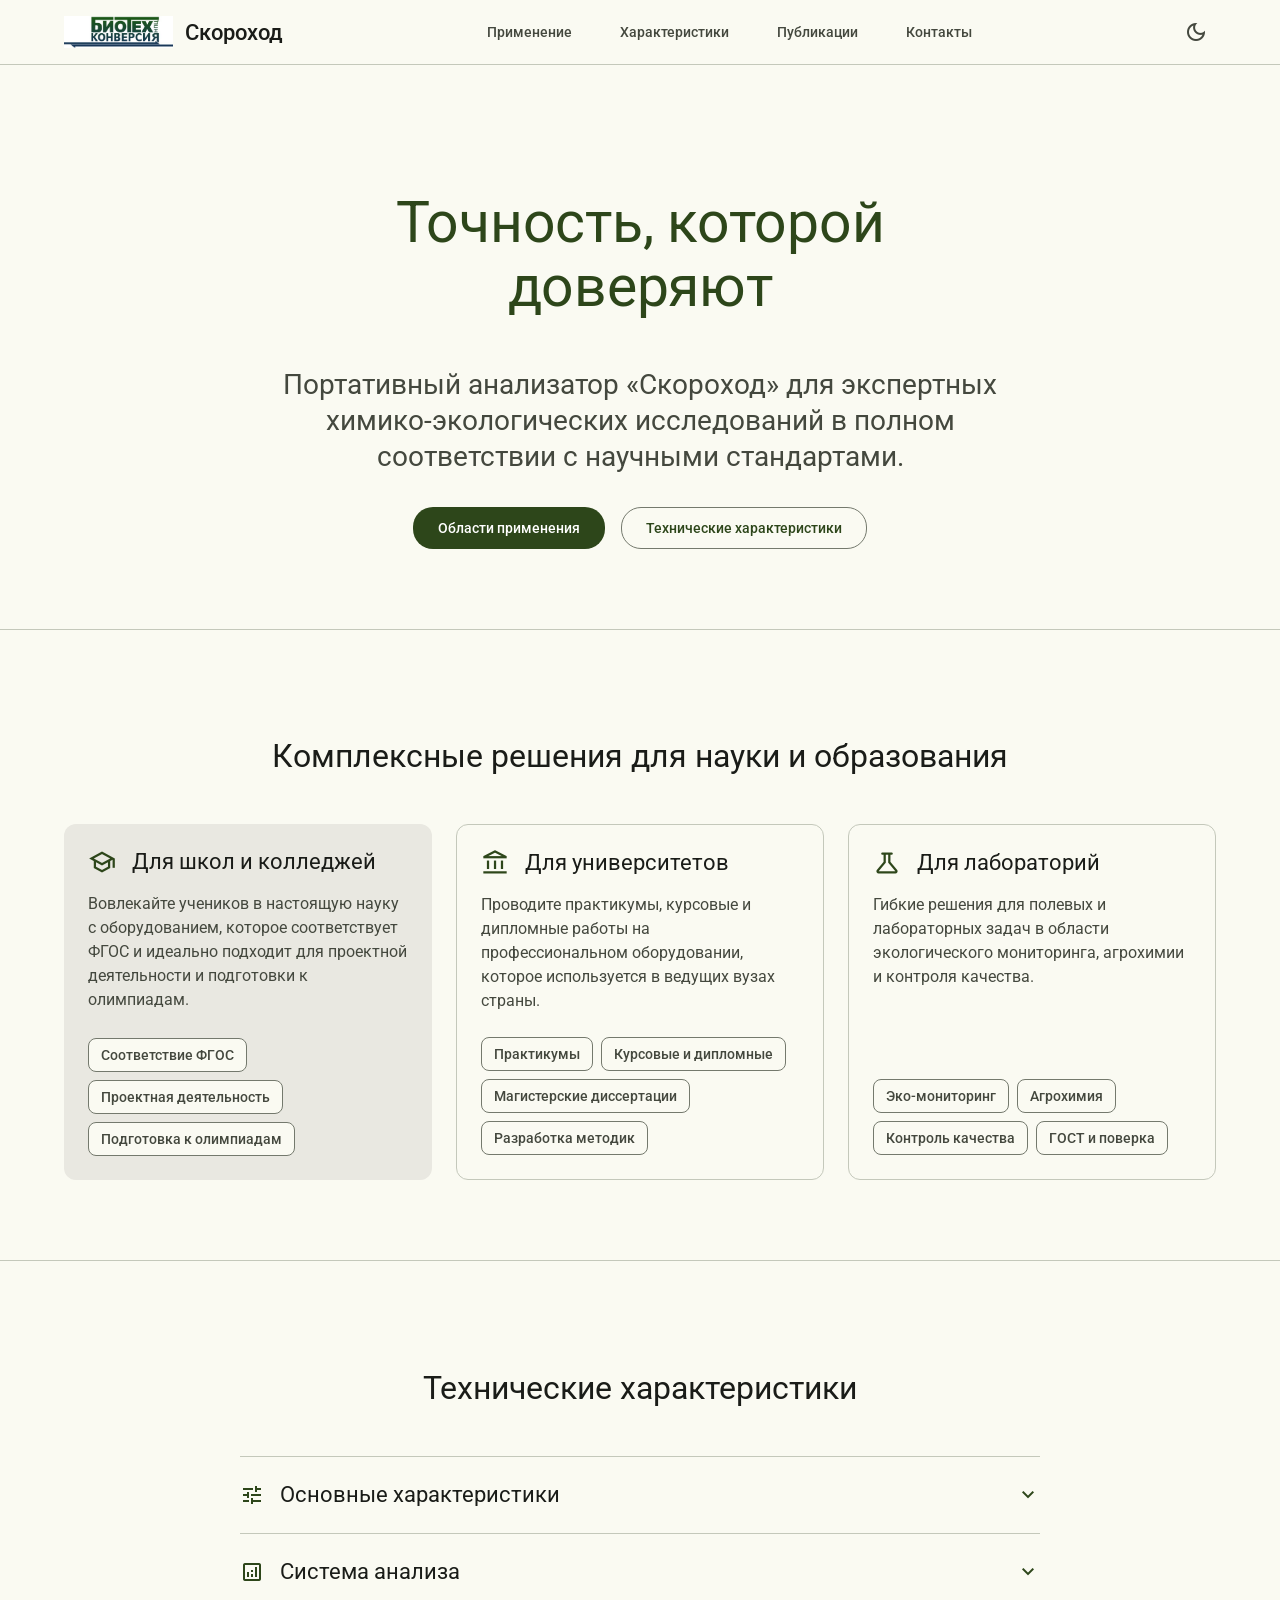
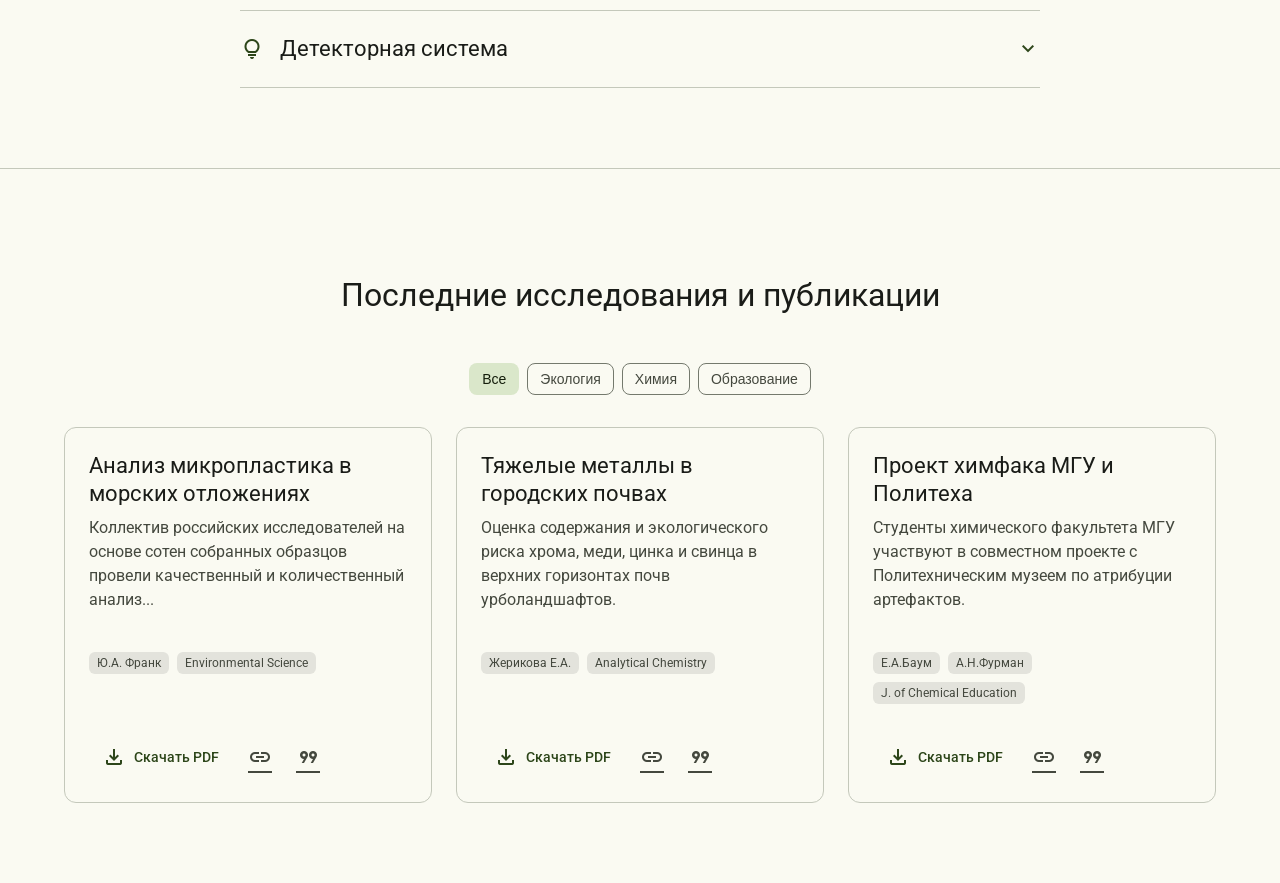
==== commit c5228cf7: "feat: complete Material 3 redesign of the Skorokhod website" ====
--- a/index.html
+++ b/index.html
@@ -1,687 +1,249 @@
 <!DOCTYPE html>
 <html lang="ru">
-  <head>
+<head>
     <meta charset="UTF-8" />
     <meta name="viewport" content="width=device-width, initial-scale=1.0" />
-    <title>ScienceDevice - Твой проводник в мир науки</title>
-    <!-- Подключаем шрифты -->
+    <title>Скороход — Анализатор нового поколения</title>
+
+    <!-- Google Fonts: Roboto and Material Symbols -->
     <link rel="preconnect" href="https://fonts.googleapis.com">
     <link rel="preconnect" href="https://fonts.gstatic.com" crossorigin>
-    <link href="https://fonts.googleapis.com/css2?family=Manrope:wght@400;600;700&display=swap" rel="stylesheet">
-    <!-- Google Material Symbols -->
-    <link rel="stylesheet" href="https://fonts.googleapis.com/css2?family=Material+Symbols+Outlined:opsz,wght,FILL,GRAD@24,400,0,0" />
-    <!-- Подключаем наш CSS -->
+    <link href="https://fonts.googleapis.com/css2?family=Roboto:wght@400;500;700&display=swap" rel="stylesheet">
+    <link rel="stylesheet" href="https://fonts.googleapis.com/css2?family=Material+Symbols+Outlined:opsz,wght,FILL,GRAD@24,400,1,0" />
+
+    <!-- Link to the new M3 stylesheet -->
     <link rel="stylesheet" href="style.css" />
-  </head>
-  <body>
-    <!-- Шапка сайта -->
-    <header class="header">
-      <nav class="nav">
-        <a href="#" class="logo">
-          <img
-            src="images/logo.png"
-            alt="ScienceDevice - профессиональные анализаторы"
-            class="logo-image"
-          />
-        </a>
-        <ul class="nav__list">
-          <li><a href="#students">Ученикам</a></li>
-          <li><a href="#universities">Студентам</a></li>
-          <li><a href="#professionals">Руководителям</a></li>
-          <li><a href="#specs1">Тех. характеристики</a></li>
-          <li><a href="#research">Статьи</a></li>
-          <li><a href="#contacts">Контакты</a></li>
-        </ul>
-      </nav>
+</head>
+<body>
+    <header class="top-app-bar">
+        <div class="container">
+            <a href="#" class="logo">
+                <img src="images/logo.png" alt="Логотип Скороход" />
+                <span>Скороход</span>
+            </a>
+            <nav class="navigation">
+                <a href="#solutions">Применение</a>
+                <a href="#specs">Характеристики</a>
+                <a href="#research">Публикации</a>
+                <a href="#contacts">Контакты</a>
+            </nav>
+            <div class="actions">
+                <button class="icon-button" id="theme-switcher" aria-label="Переключить тему">
+                    <span class="material-symbols-outlined">dark_mode</span>
+                </button>
+            </div>
+        </div>
     </header>
 
     <main>
-      <!-- Герой-секция с крупным заголовком и кнопками -->
-      <section class="hero">
-        <div class="hero__content">
-          <h1 class="display-small">Точность, которой можно доверять</h1>
-          <p class="headline-small">
-            Анализатор Скороход — это портативное решение для экспертных
-            химико-экологических исследований, соответствующее требованиям
-            стандартов
-          </p>
-          <div class="hero__buttons">
-            <a href="#students" class="btn btn--primary">Для образовательных учреждений</a>
-            <a href="#professionals" class="btn btn--secondary">Для научных исследований</a>
-          </div>
-        </div>
-      </section>
-
-      <!-- <section class="hero">
-            <div class="hero__content">
-                <h1>Точность, которой можно доверять</h1>
-                <p>Анализатор [Название] — это портативное решение для экспертных химико-экологических исследований, соответствующее требованиям стандартов [ГОСТ/ISO XXX].</p>
-                <div class="hero__buttons">
-                    <a href="#specs" class="btn btn--primary">Технические характеристики</a>
-                    <a href="#research" class="btn btn--outline">Применение в исследованиях</a>
-                </div>
-            </div>
-            Фоном лучше сделать не абстрактное фото, а стилизованное изображение прибора в лаборатории или график данных
-        </section> -->
-
-      <!-- Секция для школьников и учеников колледжей -->
-      <!-- <section id="students" class="audience-section section--students">
-            <div class="container">
-                <h2>Скучные опыты в учебнике? Попробуй настоящую науку!</h2>
-                <div class="content-wrapper">
-                    <div class="text-content">
-                        <h3>Представь, что ты детектив, который ищет следы веществ. Наш аппарат — твой супер-прибор. Проверь кислотность газировки, узнай, чистая ли вода в фонтанчике, или поставь настоящий эксперимент для проекта.</h3>
-                        <p> </p>
-                        <p>-Научиться создавать и оптимизировать хроматографические методы</p>
-                        <p>-Попробовать себя в роли разработчика методик</p>
-                        <p>-Освоить современное программное обеспечение</p>
-                        <p>-Обучиться пользовательским операциям по техническому обслуживанию прибора</p>
-                        <p> </p>
-                        <ul>
-                            <li>Просто и понятно</li>
-                            <li>Безопасно</li>
-                            <li>Поддержка проектов</li>
-                        </ul>
-                    </div>
-                    <div class="image-content">
-                        <img src="images/student.jpg" alt="Школьник проводит эксперимент с аппаратом">
-                    </div>
-                </div>
-            </div>
-        </section> -->
-      <section class="solutions-section" id="education">
-          <div class="container">
-              <div class="section-header">
-                  <h2 class="headline-medium">Решения для образования и науки</h2>
-              </div>
-              <div class="solutions-grid">
-                  <!-- Card 1: Schools -->
-                  <div class="solution-card">
-                      <h3 class="title-large">Современное оборудование для школ</h3>
-                      <div class="features-list">
-                          <div class="feature-item">
-                              <div class="feature-icon">🎓</div>
-                              <div class="feature-text">
-                                  <h4 class="title-medium">Соответствие ФГОС</h4>
-                                  <p class="body-medium">
-                                      Оборудование позволяет выполнять практические работы в
-                                      соответствии с требованиями образовательных стандартов.
-                                  </p>
-                              </div>
-                          </div>
-                          <div class="feature-item">
-                              <div class="feature-icon">🔬</div>
-                              <div class="feature-text">
-                                  <h4 class="title-medium">Проектная деятельность</h4>
-                                  <p class="body-medium">
-                                      Идеально подходит для выполнения индивидуальных и
-                                      групповых исследовательских проектов.
-                                  </p>
-                              </div>
-                          </div>
-                          <div class="feature-item">
-                              <div class="feature-icon">🏆</div>
-                              <div class="feature-text">
-                                  <h4 class="title-medium">Подготовка к олимпиадам</h4>
-                                  <p class="body-medium">
-                                      Практическая подготовка учащихся к конкурсам и олимпиадам
-                                      по химии и экологии.
-                                  </p>
-                              </div>
-                          </div>
-                      </div>
-                  </div>
-                  <!-- Card 2: Universities -->
-                  <div class="solution-card">
-                      <h3 class="title-large">Профессиональное оборудование для вузов</h3>
-                      <ul class="scientific-list body-large">
-                          <li>
-                              Практикумы по аналитической химии и экологическому
-                              мониторингу
-                          </li>
-                          <li>
-                              Курсовые и дипломные работы с реальными задачами
-                          </li>
-                          <li>Магистерские диссертации и аспирантские исследования</li>
-                          <li>
-                              Создание и оптимизация хроматографических методов
-                          </li>
-                      </ul>
-                      <div class="university-partners">
-                          <h4 class="title-medium">Используется в ведущих вузах:</h4>
-                          <div class="partners-chips">
-                              <div class="university-chip">Первый МГМУ им. И.М. Сеченова</div>
-                              <div class="university-chip">РНИМУ им. Н.И. Пирогова</div>
-                              <div class="university-chip">МГУ им. М.В. Ломоносова</div>
-                              <div class="university-chip">РХТУ им. Д.И. Менделеева</div>
-                          </div>
-                      </div>
-                  </div>
-              </div>
-          </div>
-      </section>
-
-      <!-- Секция для профессионалов -->
-      <section id="professionals" class="professionals-section">
-          <div class="container">
-              <div class="section-header">
-                  <span class="section-badge">Научные исследования</span>
-                  <h2 class="headline-medium">
-                      Гибкие решения для полевых и лабораторных задач
-                  </h2>
-              </div>
-              <div class="professionals-grid">
-                  <!-- Left Column: Research Area Cards -->
-                  <div class="research-areas-grid">
-                      <div class="research-card">
-                          <span class="material-symbols-outlined">eco</span>
-                          <h4 class="title-medium">Экологический мониторинг</h4>
-                      </div>
-                      <div class="research-card">
-                          <span class="material-symbols-outlined">science</span>
-                          <h4 class="title-medium">Агрохимические исследования</h4>
-                      </div>
-                      <div class="research-card">
-                          <span class="material-symbols-outlined">water_drop</span>
-                          <h4 class="title-medium">Гидрохимический анализ</h4>
-                      </div>
-                      <div class="research-card">
-                          <span class="material-symbols-outlined">local_pharmacy</span>
-                          <h4 class="title-medium">Контроль качества</h4>
-                      </div>
-                  </div>
-                  <!-- Right Column: Key Advantages & CTA -->
-                  <div class="key-advantages-panel">
-                      <h4 class="title-large">Ключевые преимущества</h4>
-                      <div class="advantages-chips">
-                          <div class="advantage-chip">ГОСТ</div>
-                          <div class="advantage-chip">Поверка</div>
-                          <div class="advantage-chip">Калибровка</div>
-                          <div class="advantage-chip">Методическая поддержка</div>
-                      </div>
-                      <div class="panel-cta">
-                          <h4 class="title-large">Нужна консультация?</h4>
-                          <p class="body-medium">Наши специалисты помогут подобрать решение для ваших исследовательских задач.</p>
-                          <a href="#tech-consultation" class="btn btn--elevated">Запросить спецификацию</a>
-                      </div>
-                  </div>
-              </div>
-          </div>
-      </section>
-
-      <!-- Секция с техническими характеристиками (Таблица) -->
-      <section id="specs1" class="specs-section">
-        <div class="container">
-          <div class="section-header">
-            <h2 class="headline-medium">Технические характеристики</h2>
-          </div>
-
-          <div class="specs-accordion">
-            <!-- Panel 1: Main Specs -->
-            <div class="expansion-panel">
-              <div class="panel-header">
-                <span class="material-symbols-outlined">tune</span>
-                <h3 class="panel-title title-large">Основные характеристики</h3>
-                <span class="material-symbols-outlined panel-chevron">expand_more</span>
-              </div>
-              <div class="panel-content">
-                <table>
-                  <tbody>
-                    <tr><td>Исполнение</td><td>Моноблок</td><td>Моноблок</td></tr>
-                    <tr><td>Максимальное рабочее давление, МПа</td><td>35</td><td>35</td></tr>
-                    <tr><td>Насос</td><td>Последовательный плунжерный</td><td>Последовательный плунжерный</td></tr>
-                    <tr><td>Диапазон скорости потока, мл/мин</td><td>0,01 - 10</td><td>0,01 - 10</td></tr>
-                    <tr><td>Автоматическая промывка</td><td>Есть</td><td>Есть</td></tr>
-                  </tbody>
-                </table>
-              </div>
-            </div>
-
-            <!-- Panel 2: Analysis System -->
-            <div class="expansion-panel">
-              <div class="panel-header">
-                <span class="material-symbols-outlined">analytics</span>
-                <h3 class="panel-title title-large">Система анализа</h3>
-                <span class="material-symbols-outlined panel-chevron">expand_more</span>
-              </div>
-              <div class="panel-content">
-                <table>
-                  <tbody>
-                    <tr><td>Режимы элюирования</td><td>Изократический</td><td>Градиентный</td></tr>
-                    <tr><td>Вводы пробы</td><td>Полуавтоматический кран</td><td>Полуавтоматический кран</td></tr>
-                    <tr><td>Термостат колонок</td><td>4 колонки х 300 мм</td><td>4 колонки х 300 мм</td></tr>
-                    <tr><td>Диапазон температур, °С</td><td>(комн. – 10) - 99</td><td>(комн. – 10) - 99</td></tr>
-                  </tbody>
-                </table>
-              </div>
-            </div>
-            
-            <!-- Panel 3: Detector System -->
-            <div class="expansion-panel">
-              <div class="panel-header">
-                <span class="material-symbols-outlined">lightbulb</span>
-                <h3 class="panel-title title-large">Детекторная система</h3>
-                <span class="material-symbols-outlined panel-chevron">expand_more</span>
-              </div>
-              <div class="panel-content">
-                <table>
-                    <tbody>
-                        <tr><td>Детектор</td><td>Спектрофотометрический</td><td>Спектрофотометрический</td></tr>
-                        <tr><td>Диапазон длин волн, нм</td><td>Фиксированные, 275 и 310</td><td>Переключаемые</td></tr>
-                        <tr><td>Источники излучения</td><td>Светодиоды</td><td>D2 и W лампы</td></tr>
-                    </tbody>
-                </table>
-              </div>
-            </div>
-
-            <!-- Panel 4: Kit & Conditions -->
-            <div class="expansion-panel">
-              <div class="panel-header">
-                <span class="material-symbols-outlined">inventory_2</span>
-                <h3 class="panel-title title-large">Комплектация и условия</h3>
-                <span class="material-symbols-outlined panel-chevron">expand_more</span>
-              </div>
-              <div class="panel-content">
-                  <table>
-                      <tbody>
-                          <tr><td>В комплекте</td><td>Стандартный набор</td><td>Расширенный набор</td></tr>
-                          <tr><td>Габариты (ДхШхВ), мм</td><td>460х260х160</td><td>460х260х320</td></tr>
-                          <tr><td>Гарантия</td><td>2 года</td><td>2 года</td></tr>
-                          <tr><td>Сроки поставки</td><td>Не более 60 дней</td><td>Не более 60 дней</td></tr>
-                      </tbody>
-                  </table>
-              </div>
-            </div>
-          </div>
-        </div>
-      </section>
-      <section id="research" class="publications-news">
-        <div class="container">
-          <div class="section-header">
-            <span class="section-badge">Научный блог</span>
-            <h2>Последние исследования и публикации</h2>
-            <p>
-              Актуальные работы с использованием анализаторов ScienceDevice в
-              мировых научных изданиях
-            </p>
-          </div>
-
-          <div class="news-filters">
-            <button class="filter-chip active" data-filter="all">
-              <span class="material-symbols-outlined">done</span>
-              Все публикации
-            </button>
-            <button class="filter-chip" data-filter="ecology"><span class="material-symbols-outlined">done</span>Экология</button>
-            <button class="filter-chip" data-filter="chemistry"><span class="material-symbols-outlined">done</span>Химия</button>
-            <button class="filter-chip" data-filter="education">
-              <span class="material-symbols-outlined">done</span>Образование
-            </button>
-            <button class="filter-chip" data-filter="industry">
-              <span class="material-symbols-outlined">done</span>Промышленность
-            </button>
-          </div>
-
-          <div id="" class="news-grid">
-            <!-- Публикация 1 -->
-            <article class="news-card" data-category="ecology" data-year="2024">
-              <div class="news-card__header">
-                <span class="news-badge ecology">Экология</span>
-                <time class="news-date" datetime="2024-03-15"
-                  >6 августа 2022</time
-                >
-              </div>
-
-              <div class="news-card__content">
-                <h3 class="news-title">
-                  Материалы 1 всероссийской конференции с участием
-                  «MicroPlasticsEnvironment-2022»
-                </h3>
-
-                <div class="news-authors">
-                  <span class="author">Ю.А. Франк</span>
-                </div>
-
-                <p class="news-excerpt">
-                  Коллектив российских исследователей из АО ИО РАН (лаборатория
-                  физики моря) на основе сотен собранных образцов донных и
-                  пляжевых отложений, морской воды и макрофитов, провели
-                  качественный и количественный анализ...
-                </p>
-
-                <div class="news-meta">
-                  <span class="journal-name"
-                    >Environmental Science & Technology</span
-                  >
-                </div>
-              </div>
-
-              <div class="news-card__footer">
-                <div class="news-tags">
-                  <span class="news-tag">#микропластик</span>
-                  <span class="news-tag">#экологический_мониторинг</span>
-                  <span class="news-tag">#портативная_спектрометрия</span>
-                </div>
-
-                <div class="news-actions">
-                  <a
-                    href="материалы.pdf"
-                    class="news-link"
-                    aria-label="Скачать статью"
-                  >
-                    <span class="material-symbols-outlined">download</span>
-                    PDF
-                  </a>
-                  <a href="#" class="news-link" aria-label="DOI статьи">
-                    <span class="material-symbols-outlined">link</span>
-                    DOI
-                  </a>
-                  <a href="#" class="news-link" aria-label="Цитировать">
-                    <span class="material-symbols-outlined">format_quote</span>
-                    Cite
-                  </a>
-                </div>
-              </div>
-            </article>
-
-            <!-- Публикация 2 -->
-            <article
-              class="news-card"
-              data-category="chemistry"
-              data-year="2024"
-            >
-              <div class="news-card__header">
-                <span class="news-badge chemistry">Химия</span>
-                <time class="news-date" datetime="2024-02-28">3 июля 2020</time>
-              </div>
-
-              <div class="news-card__content">
-                <h3 class="news-title">
-                  Тяжелые металлы в городских почвах: оценка содержания и
-                  экологического риска
-                </h3>
-
-                <div class="news-authors">
-                  <span class="author">Жерикова Е.А.</span>
-                </div>
-
-                <p class="news-excerpt">
-                  Под влиянием сильной техногенной нагрузки в верхних горизонтах
-                  почв урболандшафтов в наибольшей степени накапливаются хром,
-                  медь, цинк и свинец. Содержание ванадия, кобальта и никеля...
-                </p>
-
-                <div class="news-meta">
-                  <span class="journal-name">Analytical Chemistry</span>
-                </div>
-              </div>
-
-              <div class="news-card__footer">
-                <div class="news-tags">
-                  <span class="news-tag">#тяжелые_металлы</span>
-                  <span class="news-tag">#почвоведение</span>
-                  <span class="news-tag">#urban_environment</span>
-                </div>
-
-                <div class="news-actions">
-                  <a
-                    href="тяжелые металлы.pdf"
-                    class="news-link"
-                    aria-label="Скачать статью"
-                  >
-                    <span class="material-symbols-outlined">download</span>
-                    PDF
-                  </a>
-                  <a href="#" class="news-link" aria-label="DOI статьи">
-                    <span class="material-symbols-outlined">link</span>
-                    DOI
-                  </a>
-                  <a href="#" class="news-link" aria-label="Цитировать">
-                    <span class="material-symbols-outlined">format_quote</span>
-                    Cite
-                  </a>
-                </div>
-              </div>
-            </article>
-
-            <!-- Публикация 3 -->
-            <article
-              class="news-card"
-              data-category="education"
-              data-year="2023"
-            >
-              <div class="news-card__header">
-                <span class="news-badge education">Образование</span>
-                <time class="news-date" datetime="2023-12-10"
-                  >10 декабря 2020</time
-                >
-              </div>
-
-              <div class="news-card__content">
-                <h3 class="news-title">
-                  Проект химического факультета МГУ им. М.В.Ломоносова и
-                  Политехнического музея
-                </h3>
-
-                <div class="news-authors">
-                  <span class="author">Е.А.Баум</span>,
-                  <span class="author">А.Н.Фурман</span>
-                </div>
-
-                <p class="news-excerpt">
-                  В течение ряда лет студенты химического факультета МГУ им.
-                  М.В.Ломоносова участвуют в совместном проекте с
-                  Политехническим музеем по атрибуции артефактов этого
-                  научно-просветительского учреждения. Статья посвящена...
-                </p>
-
-                <div class="news-meta">
-                  <span class="journal-name"
-                    >Journal of Chemical Education</span
-                  >
-                </div>
-              </div>
-
-              <div class="news-card__footer">
-                <div class="news-tags">
-                  <span class="news-tag">#химическое_образование</span>
-                  <span class="news-tag">#лабораторный_практикум</span>
-                  <span class="news-tag">#МГУ</span>
-                </div>
-
-                <div class="news-actions">
-                  <a
-                    href="мгу.pdf"
-                    class="news-link"
-                    aria-label="Скачать статью"
-                  >
-                    <span class="material-symbols-outlined">download</span>
-                    PDF
-                  </a>
-                  <a href="#" class="news-link" aria-label="DOI статьи">
-                    <span class="material-symbols-outlined">link</span>
-                    DOI
-                  </a>
-                  <a href="#" class="news-link" aria-label="Цитировать">
-                    <span class="material-symbols-outlined">format_quote</span>
-                    Cite
-                  </a>
-                </div>
-              </div>
-            </article>
-          </div>
-          <!--<div class="news-cta">
-            <p>Опубликовали исследование с использованием нашего оборудования?</p>
-            <a href="#tech-consultation" class="btn btn--outline">Добавить публикацию</a>
-        </div> -->
-        </div>
-      </section>
-      <section id="comments-section" class="comments-section">
-        <div class="container">
-          <h2>Комментарии и обсуждение</h2>
-
-          <div class="comments-form">
-            <h3>Оставьте ваш комментарий</h3>
-            <form id="commentForm">
-              <div class="form-group">
-                <input
-                  type="text"
-                  id="commentName"
-                  name="name"
-                  required
-                  class="m3-text-field"
-                  placeholder=" "
-                />
-                <label for="commentName">Ваше имя *</label>
-              </div>
-
-              <div class="form-group">
-                <input
-                  type="email"
-                  id="commentEmail"
-                  name="email"
-                  class="m3-text-field"
-                  placeholder=" "
-                />
-                <label for="commentEmail">Email (необязательно)</label>
-              </div>
-
-              <div class="form-group">
-                <textarea
-                  id="commentText"
-                  name="text"
-                  rows="4"
-                  required
-                  class="m3-text-field"
-                  placeholder=" "
-                ></textarea>
-                <label for="commentText">Комментарий *</label>
-              </div>
-
-              <div class="form-group">
-                <label class="checkbox-label">
-                  <input type="checkbox" name="agree" required />
-                  <span>Я согласен с политикой конфиденциальности</span>
-                </label>
-              </div>
-
-              <button type="submit" class="btn btn--primary">
-                Отправить комментарий
-              </button>
-            </form>
-          </div>
-
-          <div class="comments-list" id="commentsList">
-            <h3>Комментарии (<span id="commentsCount">0</span>)</h3>
-            <div class="comments-container" id="commentsContainer">
-              <p class="no-comments">Пока нет комментариев. Будьте первым!</p>
-            </div>
-          </div>
-        </div>
-      </section>
-
-      <!-- Секция с призывом к действию (CTA) -->
-      <section class="cta">
-        <div class="container">
-          <h2>Готовы начать работать с реальной наукой?</h2>
-          <!-- Кнопка -->
-          <a href="#tech-consultation" class="btn btn--primary">Отправить запрос</a>
-        </div>
-      </section>
-
-      <!-- Секция с контактами -->
-      <section id="contacts" class="contacts">
-        <div class="container">
-          <h2>Контакты</h2>
-          <p>Email: biotech.info@mail.ru</p>
-          <p>Телефон: +7 (XXX) XXX-XX-XX</p>
-        </div>
-      </section>
+        <section class="hero-section">
+            <div class="container">
+                <div class="hero-content">
+                    <h1 class="display-large">Точность, которой доверяют</h1>
+                    <p class="headline-medium">
+                        Портативный анализатор «Скороход» для экспертных химико-экологических исследований в полном соответствии с научными стандартами.
+                    </p>
+                    <div class="hero-actions">
+                        <a href="#solutions" class="button button-filled">Области применения</a>
+                        <a href="#specs" class="button button-outlined">Технические характеристики</a>
+                    </div>
+                </div>
+            </div>
+        </section>
+
+        <section id="solutions" class="content-section">
+            <div class="container">
+                <h2 class="headline-large section-title">Комплексные решения для науки и образования</h2>
+                <div class="cards-grid">
+
+                    <!-- Card 1: Schools -->
+                    <div class="card card-filled">
+                        <div class="card-header">
+                            <span class="material-symbols-outlined">school</span>
+                            <h3 class="title-large">Для школ и колледжей</h3>
+                        </div>
+                        <div class="card-content">
+                            <p class="body-large">Вовлекайте учеников в настоящую науку с оборудованием, которое соответствует ФГОС и идеально подходит для проектной деятельности и подготовки к олимпиадам.</p>
+                            <div class="chip-set">
+                                <div class="chip">Соответствие ФГОС</div>
+                                <div class="chip">Проектная деятельность</div>
+                                <div class="chip">Подготовка к олимпиадам</div>
+                            </div>
+                        </div>
+                    </div>
+
+                    <!-- Card 2: Universities -->
+                    <div class="card card-outlined">
+                        <div class="card-header">
+                            <span class="material-symbols-outlined">account_balance</span>
+                            <h3 class="title-large">Для университетов</h3>
+                        </div>
+                        <div class="card-content">
+                            <p class="body-large">Проводите практикумы, курсовые и дипломные работы на профессиональном оборудовании, которое используется в ведущих вузах страны.</p>
+                             <div class="chip-set">
+                                <div class="chip">Практикумы</div>
+                                <div class="chip">Курсовые и дипломные</div>
+                                <div class="chip">Магистерские диссертации</div>
+                                <div class="chip">Разработка методик</div>
+                            </div>
+                        </div>
+                    </div>
+
+                    <!-- Card 3: Professionals -->
+                    <div class="card card-outlined">
+                        <div class="card-header">
+                            <span class="material-symbols-outlined">science</span>
+                            <h3 class="title-large">Для лабораторий</h3>
+                        </div>
+                        <div class="card-content">
+                            <p class="body-large">Гибкие решения для полевых и лабораторных задач в области экологического мониторинга, агрохимии и контроля качества.</p>
+                             <div class="chip-set">
+                                <div class="chip">Эко-мониторинг</div>
+                                <div class="chip">Агрохимия</div>
+                                <div class="chip">Контроль качества</div>
+                                <div class="chip">ГОСТ и поверка</div>
+                            </div>
+                        </div>
+                    </div>
+
+                </div>
+            </div>
+        </section>
+
+        <section id="specs" class="content-section">
+            <div class="container">
+                <h2 class="headline-large section-title">Технические характеристики</h2>
+                <div class="specs-accordion">
+                    <details class="expansion-panel">
+                        <summary class="panel-header">
+                            <span class="material-symbols-outlined">tune</span>
+                            <span class="panel-title title-large">Основные характеристики</span>
+                            <span class="panel-chevron material-symbols-outlined">expand_more</span>
+                        </summary>
+                        <div class="panel-content">
+                            <table>
+                                <tbody>
+                                    <tr><td>Исполнение</td><td>Моноблок</td></tr>
+                                    <tr><td>Максимальное рабочее давление, МПа</td><td>35</td></tr>
+                                    <tr><td>Насос</td><td>Последовательный плунжерный</td></tr>
+                                    <tr><td>Диапазон скорости потока, мл/мин</td><td>0,01 - 10</td></tr>
+                                    <tr><td>Автоматическая промывка</td><td>Есть</td></tr>
+                                </tbody>
+                            </table>
+                        </div>
+                    </details>
+                    <details class="expansion-panel">
+                        <summary class="panel-header">
+                            <span class="material-symbols-outlined">analytics</span>
+                            <span class="panel-title title-large">Система анализа</span>
+                             <span class="panel-chevron material-symbols-outlined">expand_more</span>
+                        </summary>
+                        <div class="panel-content">
+                           <table>
+                                <tbody>
+                                    <tr><td>Режимы элюирования</td><td>Изократический / Градиентный</td></tr>
+                                    <tr><td>Вводы пробы</td><td>Полуавтоматический кран</td></tr>
+                                    <tr><td>Термостат колонок</td><td>4 колонки х 300 мм</td></tr>
+                                    <tr><td>Диапазон температур, °С</td><td>(комн. – 10) - 99</td></tr>
+                                </tbody>
+                            </table>
+                        </div>
+                    </details>
+                    <details class="expansion-panel">
+                        <summary class="panel-header">
+                            <span class="material-symbols-outlined">lightbulb</span>
+                            <span class="panel-title title-large">Детекторная система</span>
+                             <span class="panel-chevron material-symbols-outlined">expand_more</span>
+                        </summary>
+                        <div class="panel-content">
+                            <table>
+                                <tbody>
+                                    <tr><td>Детектор</td><td>Спектрофотометрический</td></tr>
+                                    <tr><td>Диапазон длин волн, нм</td><td>Фиксированные и переключаемые</td></tr>
+                                    <tr><td>Источники излучения</td><td>Светодиоды, D2 и W лампы</td></tr>
+                                </tbody>
+                            </table>
+                        </div>
+                    </details>
+                </div>
+            </div>
+        </section>
+
+        <section id="research" class="content-section">
+            <div class="container">
+                <h2 class="headline-large section-title">Последние исследования и публикации</h2>
+
+                <div class="chip-set filter-chips">
+                    <button class="chip filter-chip active" data-filter="all">Все</button>
+                    <button class="chip filter-chip" data-filter="ecology">Экология</button>
+                    <button class="chip filter-chip" data-filter="chemistry">Химия</button>
+                    <button class="chip filter-chip" data-filter="education">Образование</button>
+                </div>
+
+                <div class="news-grid">
+                    <article class="card card-outlined news-card" data-category="ecology">
+                        <div class="card-content">
+                            <h3 class="title-large">Анализ микропластика в морских отложениях</h3>
+                            <p class="body-large">Коллектив российских исследователей на основе сотен собранных образцов провели качественный и количественный анализ...</p>
+                            <div class="news-meta">
+                                <span class="author-chip">Ю.А. Франк</span>
+                                <span class="journal-chip">Environmental Science</span>
+                            </div>
+                            <div class="card-actions">
+                                <a href="материалы.pdf" class="button button-text">
+                                    <span class="material-symbols-outlined">download</span>
+                                    Скачать PDF
+                                </a>
+                                <a href="#" class="icon-button" aria-label="Ссылка на статью"><span class="material-symbols-outlined">link</span></a>
+                                <a href="#" class="icon-button" aria-label="Цитировать"><span class="material-symbols-outlined">format_quote</span></a>
+                            </div>
+                        </div>
+                    </article>
+
+                    <article class="card card-outlined news-card" data-category="chemistry">
+                        <div class="card-content">
+                             <h3 class="title-large">Тяжелые металлы в городских почвах</h3>
+                             <p class="body-large">Оценка содержания и экологического риска хрома, меди, цинка и свинца в верхних горизонтах почв урболандшафтов.</p>
+                             <div class="news-meta">
+                                <span class="author-chip">Жерикова Е.А.</span>
+                                <span class="journal-chip">Analytical Chemistry</span>
+                            </div>
+                            <div class="card-actions">
+                                <a href="тяжелые металлы.pdf" class="button button-text">
+                                    <span class="material-symbols-outlined">download</span>
+                                    Скачать PDF
+                                </a>
+                                <a href="#" class="icon-button" aria-label="Ссылка на статью"><span class="material-symbols-outlined">link</span></a>
+                                <a href="#" class="icon-button" aria-label="Цитировать"><span class="material-symbols-outlined">format_quote</span></a>
+                            </div>
+                        </div>
+                    </article>
+
+                     <article class="card card-outlined news-card" data-category="education">
+                        <div class="card-content">
+                             <h3 class="title-large">Проект химфака МГУ и Политеха</h3>
+                             <p class="body-large">Студенты химического факультета МГУ участвуют в совместном проекте с Политехническим музеем по атрибуции артефактов.</p>
+                             <div class="news-meta">
+                                <span class="author-chip">Е.А.Баум</span>
+                                 <span class="author-chip">А.Н.Фурман</span>
+                                <span class="journal-chip">J. of Chemical Education</span>
+                            </div>
+                            <div class="card-actions">
+                                <a href="мгу.pdf" class="button button-text">
+                                    <span class="material-symbols-outlined">download</span>
+                                    Скачать PDF
+                                </a>
+                                <a href="#" class="icon-button" aria-label="Ссылка на статью"><span class="material-symbols-outlined">link</span></a>
+                                <a href="#" class="icon-button" aria-label="Цитировать"><span class="material-symbols-outlined">format_quote</span></a>
+                            </div>
+                        </div>
+                    </article>
+                </div>
+            </div>
+        </section>
+
     </main>
 
-    <!-- Подвал сайта -->
-    <footer class="footer">
-      <div class="container">
-        <p>© БИОТЕХКОНВЕРСИЯ. Все права защищены.</p>
-      </div>
-    </footer>
-
-    <!-- Подключаем JS для плавной прокрутки -->
-    <!-- <script src="script.js"></script> -->
-    <script>
-      document.addEventListener('DOMContentLoaded', () => {
-        // Expansion Panels (Accordion)
-        const accordion = document.querySelector('.specs-accordion');
-        if (accordion) {
-          const panels = accordion.querySelectorAll('.expansion-panel');
-          panels.forEach(panel => {
-            const header = panel.querySelector('.panel-header');
-            header.addEventListener('click', () => {
-              // Close other panels
-              panels.forEach(p => {
-                if (p !== panel && p.classList.contains('active')) {
-                  p.classList.remove('active');
-                }
-              });
-              // Toggle current panel
-              panel.classList.toggle('active');
-            });
-          });
-        }
-
-        // Staggered Animation on Scroll
-        const observer = new IntersectionObserver((entries) => {
-          entries.forEach((entry, index) => {
-            if (entry.isIntersecting) {
-              setTimeout(() => {
-                entry.target.classList.add('visible');
-              }, index * 150); // Stagger delay
-              observer.unobserve(entry.target);
-            }
-          });
-        }, { threshold: 0.1 });
-
-        const panelsToAnimate = document.querySelectorAll('.specs-accordion .expansion-panel');
-        panelsToAnimate.forEach(panel => {
-          observer.observe(panel);
-        });
-
-        // News Filter Animation
-        const filters = document.querySelector('.news-filters');
-        const newsGrid = document.querySelector('.news-grid');
-        if (filters && newsGrid) {
-          const newsCards = newsGrid.querySelectorAll('.news-card');
-          filters.addEventListener('click', (e) => {
-            if (e.target.classList.contains('filter-chip')) {
-              filters.querySelector('.active').classList.remove('active');
-              e.target.classList.add('active');
-
-              const filter = e.target.dataset.filter;
-              
-              newsCards.forEach(card => {
-                card.classList.add('hidden');
-              });
-
-              setTimeout(() => {
-                newsCards.forEach(card => {
-                  if (filter === 'all' || card.dataset.category === filter) {
-                    card.style.display = 'flex';
-                  } else {
-                    card.style.display = 'none';
-                  }
-                });
-                // Allow reflow before showing new cards
-                setTimeout(() => {
-                  newsCards.forEach(card => {
-                    if (card.style.display === 'flex') {
-                       card.classList.remove('hidden');
-                    }
-                  });
-                }, 50);
-              }, 300); // Wait for fade out animation
-            }
-          });
-        }
-      });
-    </script>
-  </body>
-</html>
+    <script src="script.js"></script>
+</body>
+</html>
--- a/style.css
+++ b/style.css
@@ -1,10 +1,16 @@
-/* 
- * ScienceDevice Material 3 Redesign
- * CSS Variables and Base Styles
+/*
+ * Google Material 3 CSS variables
+ * Generated from material-theme (3).json
+ *
+ * Seed color: #445E2F
  */
 
 :root {
-  /* Light Theme Color Palette */
+  /* Material 3 Typography */
+  --md-sys-font-family-brand: 'Roboto', sans-serif;
+  --md-sys-font-family-plain: 'Roboto', sans-serif;
+
+  /* Material 3 Light Theme Colors */
   --md-sys-color-primary: #2D461A;
   --md-sys-color-on-primary: #FFFFFF;
   --md-sys-color-primary-container: #445E2F;
@@ -43,973 +49,466 @@
   --md-sys-color-surface-container-highest: #E3E3DC;
 }
 
-@media (prefers-color-scheme: dark) {
-  :root {
-    /* Dark Theme Color Palette */
-    --md-sys-color-primary: #B1D096;
-    --md-sys-color-on-primary: #1F360C;
-    --md-sys-color-primary-container: #445E2F;
-    --md-sys-color-on-primary-container: #B7D69B;
-    --md-sys-color-secondary: #BECBAF;
-    --md-sys-color-on-secondary: #293420;
-    --md-sys-color-secondary-container: #404A35;
-    --md-sys-color-on-secondary-container: #DAE7CA;
-    --md-sys-color-tertiary: #92D3C2;
-    --md-sys-color-on-tertiary: #00382E;
-    --md-sys-color-tertiary-container: #1C6153;
-    --md-sys-color-on-tertiary-container: #98D9C8;
-    --md-sys-color-error: #FFB4AB;
-    --md-sys-color-on-error: #690005;
-    --md-sys-color-error-container: #93000A;
-    --md-sys-color-on-error-container: #FFDAD6;
-    --md-sys-color-background: #121410;
-    --md-sys-color-on-background: #E3E3DC;
-    --md-sys-color-surface: #121410;
-    --md-sys-color-on-surface: #E3E3DC;
-    --md-sys-color-surface-variant: #44483E;
-    --md-sys-color-on-surface-variant: #C4C8BB;
-    --md-sys-color-outline: #8E9286;
-    --md-sys-color-outline-variant: #44483E;
-    --md-sys-color-shadow: #000000;
-    --md-sys-color-scrim: #000000;
-    --md-sys-color-inverse-surface: #E3E3DC;
-    --md-sys-color-inverse-on-surface: #2F312C;
-    --md-sys-color-inverse-primary: #4B6636;
-    --md-sys-color-surface-dim: #121410;
-    --md-sys-color-surface-bright: #383A35;
-    --md-sys-color-surface-container-lowest: #0D0F0B;
-    --md-sys-color-surface-container-low: #1A1C18;
-    --md-sys-color-surface-container: #1F201C;
-    --md-sys-color-surface-container-high: #292B26;
-    --md-sys-color-surface-container-highest: #343630;
-  }
-}
-
-/* 
- * Base Styles & Resets
- */
-
-*,
-*::before,
-*::after {
-  box-sizing: border-box;
+html.dark-theme {
+  /* Material 3 Dark Theme Colors */
+  --md-sys-color-primary: #B1D096;
+  --md-sys-color-on-primary: #1F360C;
+  --md-sys-color-primary-container: #364D21;
+  --md-sys-color-on-primary-container: #CDECB0;
+  --md-sys-color-secondary: #BECBAF;
+  --md-sys-color-on-secondary: #293420;
+  --md-sys-color-secondary-container: #3F4A35;
+  --md-sys-color-on-secondary-container: #DAE7CA;
+  --md-sys-color-tertiary: #92D3C2;
+  --md-sys-color-on-tertiary: #00382E;
+  --md-sys-color-tertiary-container: #1C6153;
+  --md-sys-color-on-tertiary-container: #98D9C8;
+  --md-sys-color-error: #FFB4AB;
+  --md-sys-color-on-error: #690005;
+  --md-sys-color-error-container: #93000A;
+  --md-sys-color-on-error-container: #FFDAD6;
+  --md-sys-color-background: #121410;
+  --md-sys-color-on-background: #E3E3DC;
+  --md-sys-color-surface: #121410;
+  --md-sys-color-on-surface: #E3E3DC;
+  --md-sys-color-surface-variant: #44483E;
+  --md-sys-color-on-surface-variant: #C4C8BB;
+  --md-sys-color-outline: #8E9286;
+  --md-sys-color-outline-variant: #44483E;
+  --md-sys-color-shadow: #000000;
+  --md-sys-color-scrim: #000000;
+  --md-sys-color-inverse-surface: #E3E3DC;
+  --md-sys-color-inverse-on-surface: #1A1C18;
+  --md-sys-color-inverse-primary: #4B6636;
+  --md-sys-color-surface-dim: #121410;
+  --md-sys-color-surface-bright: #383A35;
+  --md-sys-color-surface-container-lowest: #0D0F0B;
+  --md-sys-color-surface-container-low: #1A1C18;
+  --md-sys-color-surface-container: #1E201C;
+  --md-sys-color-surface-container-high: #292A26;
+  --md-sys-color-surface-container-highest: #343531;
+}
+
+/* Basic body styling */
+body {
   margin: 0;
-  padding: 0;
-}
-
-html {
-  scroll-behavior: smooth;
-}
-
-body {
   background-color: var(--md-sys-color-background);
-  color: var(--md-sys-color-on-surface);
-  font-family: 'Manrope', sans-serif;
-  line-height: 1.5;
+  color: var(--md-sys-color-on-background);
+  font-family: 'Roboto', sans-serif;
   -webkit-font-smoothing: antialiased;
-}
-
-h1, h2, h3, h4, h5, h6 {
-  font-family: 'Manrope', sans-serif;
-  font-weight: 600;
-  color: var(--md-sys-color-on-surface);
-}
-
-/* Material 3 Type Scale (Simplified) */
-h1, .display-large {
-  font-size: 3.5625rem; /* 57px */
-  line-height: 4rem;
-  letter-spacing: -0.015625rem;
-}
-
-h2, .headline-large {
-  font-size: 2rem; /* 32px */
-  line-height: 2.5rem;
-}
-
-h3, .title-large {
-  font-size: 1.375rem; /* 22px */
-  line-height: 1.75rem;
-}
-
-.display-small {
-  font-size: 2.25rem; /* 36px */
-  line-height: 2.75rem;
-}
-
-.headline-small {
-  font-size: 1.5rem; /* 24px */
-  line-height: 2rem;
-}
-
+  -moz-osx-font-smoothing: grayscale;
+  transition: background-color 0.3s, color 0.3s;
+}
+
+/* Typography Roles */
+.display-large {
+  font-size: 57px;
+  line-height: 64px;
+  font-weight: 400;
+  letter-spacing: -0.25px;
+}
 .headline-medium {
-    font-size: 1.75rem; /* 28px */
-    line-height: 2.25rem;
-}
-
-.title-medium {
-    font-size: 1rem; /* 16px */
-    line-height: 1.5rem;
-    font-weight: 600;
-}
-
-.body-medium {
-    font-size: 0.875rem; /* 14px */
-    line-height: 1.25rem;
-}
-
-p, .body-large {
-  font-size: 1rem; /* 16px */
-  line-height: 1.5rem;
-  color: var(--md-sys-color-on-surface-variant);
-}
-
-.label-large {
-    font-size: 0.875rem; /* 14px */
-    line-height: 1.25rem;
-    font-weight: 600;
-}
-
-a {
-  color: var(--md-sys-color-primary);
-  text-decoration: none;
+  font-size: 28px;
+  line-height: 36px;
+  font-weight: 400;
 }
 
 /* Layout */
 .container {
-  width: 90%;
+  width: 100%;
   max-width: 1200px;
-  margin-left: auto;
-  margin-right: auto;
-  padding: 0 1rem;
-}
-
-section {
-    padding: 4rem 0;
-}
-
-.section-header {
-    text-align: center;
-    margin-bottom: 3rem;
-}
-
-.section-badge {
-    display: inline-block;
-    padding: 0.5rem 1.25rem;
-    background-color: var(--md-sys-color-primary);
-    color: var(--md-sys-color-on-primary);
-    border-radius: 8px;
-    font-size: 0.875rem;
-    font-weight: 600;
-    margin-bottom: 1rem;
-    text-transform: uppercase;
-    letter-spacing: 0.05em;
-}
-
-/* 
- * Header (M3 Top App Bar)
- */
-.header {
-    position: fixed;
-    top: 0;
-    left: 0;
-    width: 100%;
-    height: 64px;
-    background-color: var(--md-sys-color-surface-container-low);
+  margin: 0 auto;
+  padding: 0 24px;
+  box-sizing: border-box;
+}
+
+main {
+  padding-top: 64px; /* Space for the fixed Top App Bar */
+}
+
+/* Top App Bar */
+.top-app-bar {
+  position: fixed;
+  top: 0;
+  left: 0;
+  width: 100%;
+  height: 64px;
+  background-color: var(--md-sys-color-surface);
+  color: var(--md-sys-color-on-surface);
+  border-bottom: 1px solid var(--md-sys-color-outline-variant);
+  z-index: 100;
+  transition: background-color 0.3s, border-color 0.3s;
+}
+.top-app-bar .container {
+  display: flex;
+  align-items: center;
+  justify-content: space-between;
+  height: 100%;
+}
+.logo {
+  display: flex;
+  align-items: center;
+  gap: 12px;
+  text-decoration: none;
+  color: var(--md-sys-color-on-surface);
+  font-size: 22px;
+  font-weight: 500;
+}
+.logo img {
+  height: 32px;
+  width: auto;
+}
+.navigation {
+  display: flex;
+  gap: 24px;
+}
+.navigation a {
+  text-decoration: none;
+  color: var(--md-sys-color-on-surface-variant);
+  font-size: 14px;
+  font-weight: 500;
+  padding: 8px 12px;
+  border-radius: 16px;
+  transition: color 0.2s, background-color 0.2s;
+}
+.navigation a:hover {
+    color: var(--md-sys-color-on-surface);
+    background-color: var(--md-sys-color-surface-container-high);
+}
+.actions {
+  display: flex;
+  align-items: center;
+}
+
+/* Icon Button */
+.icon-button {
+  width: 40px;
+  height: 40px;
+  border-radius: 50%;
+  background-color: transparent;
+  border: none;
+  cursor: pointer;
+  display: flex;
+  align-items: center;
+  justify-content: center;
+  color: var(--md-sys-color-on-surface-variant);
+  transition: background-color 0.2s;
+  overflow: hidden;
+  position: relative;
+}
+.icon-button:hover {
+  background-color: var(--md-sys-color-surface-container-high);
+}
+.icon-button .material-symbols-outlined {
+  font-size: 24px;
+}
+
+/* Buttons */
+.button {
+  display: inline-flex;
+  align-items: center;
+  justify-content: center;
+  height: 40px;
+  padding: 0 24px;
+  border-radius: 20px;
+  font-size: 14px;
+  font-weight: 500;
+  text-decoration: none;
+  border: 1px solid transparent;
+  cursor: pointer;
+  transition: background-color 0.2s, box-shadow 0.2s;
+  position: relative;
+  overflow: hidden;
+}
+
+.button-filled {
+  background-color: var(--md-sys-color-primary);
+  color: var(--md-sys-color-on-primary);
+}
+.button-filled:hover {
+  box-shadow: 0 1px 2px rgba(0,0,0,0.3);
+}
+
+.button-outlined {
+  background-color: transparent;
+  color: var(--md-sys-color-primary);
+  border-color: var(--md-sys-color-outline);
+}
+.button-outlined:hover {
+  background-color: rgba(var(--md-sys-color-primary-rgb, 45, 70, 26), 0.08);
+}
+
+
+/* Hero Section */
+.hero-section {
+  padding: 80px 0;
+  text-align: center;
+}
+.hero-content {
+  max-width: 720px;
+  margin: 0 auto;
+}
+.hero-content h1 {
+  color: var(--md-sys-color-primary);
+}
+.hero-content p {
+  margin: 24px 0 32px;
+  color: var(--md-sys-color-on-surface-variant);
+}
+.hero-actions {
+  display: flex;
+  justify-content: center;
+  gap: 16px;
+}
+
+/* Add RGB versions of colors for rgba() usage */
+:root {
+  --md-sys-color-primary-rgb: 45, 70, 26;
+}
+html.dark-theme {
+  --md-sys-color-primary-rgb: 177, 208, 150;
+}
+
+/* General Content Section Styling */
+.content-section {
+  padding: 80px 0;
+  border-top: 1px solid var(--md-sys-color-outline-variant);
+}
+.section-title {
+  text-align: center;
+  margin-bottom: 48px;
+  color: var(--md-sys-color-on-surface);
+  font-weight: 400; /* As per headline spec */
+}
+
+/* New Typography Roles */
+.headline-large {
+    font-size: 32px;
+    line-height: 40px;
+    font-weight: 400;
+}
+.title-large {
+  font-size: 22px;
+  line-height: 28px;
+  font-weight: 400;
+}
+.body-large {
+    font-size: 16px;
+    line-height: 24px;
+    font-weight: 400;
+}
+
+/* Cards Grid */
+.cards-grid {
+  display: grid;
+  grid-template-columns: repeat(auto-fit, minmax(320px, 1fr));
+  gap: 24px;
+}
+
+/* Card */
+.card {
+  border-radius: 12px;
+  padding: 24px;
+  transition: background-color 0.3s, border-color 0.3s;
+  display: flex;
+  flex-direction: column;
+}
+.card-filled {
+    background-color: var(--md-sys-color-surface-container-high);
+}
+.card-outlined {
+  background-color: var(--md-sys-color-surface);
+  border: 1px solid var(--md-sys-color-outline-variant);
+}
+.card-header {
+  display: flex;
+  align-items: center;
+  gap: 16px;
+  margin-bottom: 16px;
+  color: var(--md-sys-color-on-surface);
+}
+.card-header .material-symbols-outlined {
+  font-size: 28px;
+  color: var(--md-sys-color-primary);
+}
+.card-header h3 {
+    margin: 0;
+}
+.card-content {
+    flex-grow: 1;
+    display: flex;
+    flex-direction: column;
+    justify-content: space-between;
+}
+.card-content p {
+  color: var(--md-sys-color-on-surface-variant);
+  margin-top: 0;
+  margin-bottom: 24px;
+}
+
+/* Chip Set */
+.chip-set {
+  display: flex;
+  flex-wrap: wrap;
+  gap: 8px;
+  margin-top: auto; /* Pushes chips to the bottom */
+}
+.chip {
+  display: inline-flex;
+  align-items: center;
+  height: 32px;
+  padding: 0 12px;
+  border-radius: 8px;
+  font-size: 14px;
+  font-weight: 500;
+  border: 1px solid var(--md-sys-color-outline);
+  color: var(--md-sys-color-on-surface-variant);
+  background-color: var(--md-sys-color-surface);
+}
+
+/* Expansion Panel (Accordion) */
+.specs-accordion {
+    max-width: 800px;
+    margin: 0 auto;
+    border-top: 1px solid var(--md-sys-color-outline-variant);
+}
+.expansion-panel {
     border-bottom: 1px solid var(--md-sys-color-outline-variant);
-    z-index: 1000;
-    display: flex;
-    align-items: center;
-}
-
-.nav {
-    display: flex;
-    justify-content: space-between;
-    align-items: center;
-    width: 100%;
-    padding: 0 1rem;
-    max-width: 1200px;
-    margin: 0 auto;
-}
-
-.logo-image {
-    height: 40px;
-    width: auto;
-}
-
-.nav__list {
-    display: flex;
-    list-style: none;
-    gap: 2rem;
-}
-
-.nav__list a {
-    font-family: 'Manrope', sans-serif;
-    font-size: 0.875rem;
-    font-weight: 600;
-    color: var(--md-sys-color-on-surface-variant);
-    transition: color 0.3s ease;
-    padding: 0.5rem 0;
-    position: relative;
-}
-
-.nav__list a:hover {
-    color: var(--md-sys-color-on-surface);
-}
-
-.nav__list a::after {
-    content: '';
-    position: absolute;
-    bottom: 0;
-    left: 0;
-    width: 100%;
-    height: 2px;
-    background-color: var(--md-sys-color-primary);
-    transform: scaleX(0);
-    transition: transform 0.3s ease;
-}
-
-.nav__list a:hover::after {
-    transform: scaleX(1);
-}
-
-/* 
- * Hero Section 
- */
-.hero {
-    background-color: var(--md-sys-color-surface);
-    min-height: auto;
-    padding: 8rem 0;
-    display: flex;
-    align-items: center;
-    text-align: center;
-    padding-top: calc(64px + 4rem); /* Offset for fixed header */
-}
-
-.hero__content {
-    color: #FFFFFF;
-}
-
-.hero__content h1 {
-    color: var(--md-sys-color-on-surface);
-    font-size: 3.5rem; /* Increased font size */
-    font-weight: 700;
-    margin-bottom: 1rem;
-}
-
-.hero__content p {
-    color: var(--md-sys-color-on-surface);
-    max-width: 600px;
-    margin: 0 auto 2.5rem auto; /* 40dp margin */
-}
-
-.hero__buttons {
-    display: flex;
-    justify-content: center;
-    gap: 1rem; /* 16dp gap */
-    flex-wrap: wrap;
-}
-
-/* 
- * M3 Buttons
- */
-
-.btn {
-    display: inline-flex;
-    align-items: center;
-    justify-content: center;
-    padding: 0 24px;
-    height: 40px;
-    border-radius: 20px;
-    font-family: 'Manrope', sans-serif;
-    font-size: 0.875rem;
-    font-weight: 600;
-    text-decoration: none;
-    border: none;
-    cursor: pointer;
-    transition: all 0.3s ease;
-    text-transform: uppercase;
-    letter-spacing: 0.05em;
-}
-
-/* Filled Button (Primary) */
-.btn--primary {
-    background-color: var(--md-sys-color-primary);
-    color: var(--md-sys-color-on-primary);
-}
-
-.btn--primary:hover {
-    box-shadow: 0 2px 4px -1px rgba(0,0,0,0.2), 0 4px 5px 0 rgba(0,0,0,0.14), 0 1px 10px 0 rgba(0,0,0,0.12);
-}
-
-/* Tonal Button (Secondary) */
-.btn--secondary {
-    background-color: var(--md-sys-color-secondary-container);
-    color: var(--md-sys-color-on-secondary-container);
-}
-
-.btn--secondary:hover {
-    box-shadow: 0 2px 4px -1px rgba(0,0,0,0.2), 0 4px 5px 0 rgba(0,0,0,0.14), 0 1px 10px 0 rgba(0,0,0,0.12);
-}
-
-/* Outlined Button */
-.btn--outline {
-    background-color: transparent;
-    color: var(--md-sys-color-primary);
-    border: 1px solid var(--md-sys-color-outline);
-}
-
-.btn--outline:hover {
-    background-color: rgba(var(--md-sys-color-primary-rgb, 45, 70, 26), 0.08); /* Needs RGB version */
-}
-
-/* Text Button */
-.btn--text {
-    background-color: transparent;
-    color: var(--md-sys-color-primary);
-}
-
-.btn--text:hover {
-    background-color: rgba(var(--md-sys-color-primary-rgb, 45, 70, 26), 0.08); /* Needs RGB version */
-}
-
-/* Elevated Button */
-.btn--elevated {
-    background-color: var(--md-sys-color-surface-container);
-    color: var(--md-sys-color-primary);
-    box-shadow: 0 1px 2px rgba(0, 0, 0, 0.3), 0 1px 3px 1px rgba(0, 0, 0, 0.15);
-    transition: box-shadow 0.28s cubic-bezier(0.4, 0, 0.2, 1);
-}
-
-.btn--elevated:hover {
-    box-shadow: 0 2px 4px -1px rgba(0,0,0,0.2), 0 4px 5px 0 rgba(0,0,0,0.14), 0 1px 10px 0 rgba(0,0,0,0.12);
-}
-
-/* 
- * Solutions Section
- */
-.solutions-section {
-    background-color: var(--md-sys-color-surface);
-}
-
-.solutions-grid {
-    display: grid;
-    grid-template-columns: 1fr 1fr;
-    gap: 24px; /* Increased gap */
-}
-
-.solution-card {
-    background-color: var(--md-sys-color-surface-container); /* Lighter surface */
-    border: 1px solid var(--md-sys-color-outline); /* Softer outline */
-    border-radius: 12px;
-    padding: 24px; /* Increased padding */
-}
-
-.solution-card h3 {
-    color: var(--md-sys-color-on-surface);
-    margin-bottom: 1.5rem;
-}
-
-/* Override for feature icons in card */
-.feature-icon {
-    background-color: var(--md-sys-color-primary-container);
-    color: var(--md-sys-color-on-primary-container);
-}
-
-/* Override for university list checkmarks */
-.scientific-list li {
-    color: var(--md-sys-color-on-surface-variant); /* Secondary text color */
-}
-.scientific-list li::before {
-    color: var(--md-sys-color-primary);
-}
-
-.university-partners {
-    margin-top: 32px; /* Increased vertical spacing */
-}
-
-.partners-chips {
-    display: flex;
-    flex-wrap: wrap;
-    gap: 0.75rem;
-    margin-top: 1rem;
-}
-
-.university-chip {
-    display: inline-flex;
-    align-items: center;
-    padding: 0 16px;
-    height: 32px;
-    border-radius: 8px; /* Refined border-radius */
-    background-color: var(--md-sys-color-secondary-container);
-    color: var(--md-sys-color-on-secondary-container);
-    font-size: 0.875rem;
-    font-weight: 500;
-}
-
-
-/* 
- * Professionals Section (Scientific Equipment)
- */
-.professionals-section {
-    background-color: var(--md-sys-color-surface-container-low);
-}
-
-.professionals-grid {
-    display: grid;
-    grid-template-columns: 2fr 1fr; /* Asymmetric grid */
-    gap: 2rem;
-    align-items: start;
-}
-
-.research-areas-grid {
-    display: grid;
-    grid-template-columns: 1fr 1fr;
-    gap: 1.5rem;
-}
-
-.research-card {
-    background-color: var(--md-sys-color-surface-container);
-    border-radius: 12px;
-    padding: 1.5rem;
-    text-align: center;
-    transition: background-color 0.3s ease, transform 0.3s ease, box-shadow 0.3s ease;
-}
-
-.research-card:hover {
-    background-color: var(--md-sys-color-surface-container-high);
-    transform: translateY(-4px);
-    box-shadow: 0 4px 8px rgba(0,0,0,0.1);
-}
-
-.research-card .material-symbols-outlined {
-    font-size: 48px;
-    color: var(--md-sys-color-primary);
-    margin-bottom: 1rem;
-}
-
-.research-card h4 {
-    color: var(--md-sys-color-on-surface);
-    font-size: 1.1rem; /* Title Medium */
-}
-
-.key-advantages-panel {
-    position: sticky;
-    top: 88px; /* 64px header + 24px margin */
-}
-
-.key-advantages-panel h4 {
-    margin-bottom: 1rem;
-}
-
-.advantages-chips {
-    display: flex;
-    flex-wrap: wrap;
-    gap: 0.75rem;
-}
-
-.advantage-chip {
-    display: inline-flex;
-    align-items: center;
-    padding: 0.5rem 1rem;
-    border-radius: 8px;
-    background-color: var(--md-sys-color-tertiary-container);
-    color: var(--md-sys-color-on-tertiary-container);
-    font-size: 0.875rem;
-    font-weight: 500;
-}
-
-.panel-cta {
-    margin-top: 2rem;
-    padding: 1.5rem;
-    background-color: var(--md-sys-color-surface-container);
-    border-radius: 12px;
-}
-
-.panel-cta p {
-    margin-top: 0.5rem;
-    margin-bottom: 1.5rem;
-}
-
-/* 
- * Interactive Datasheet (Specs Section)
- */
-.specs-section {
-    background-color: var(--md-sys-color-surface-container);
-}
-
-.expansion-panel {
-    background-color: var(--md-sys-color-surface-container-high);
-    border-radius: 12px;
-    margin-bottom: 1rem;
-    border: 1px solid var(--md-sys-color-outline-variant);
-    opacity: 0;
-    transform: translateY(20px);
-    transition: opacity 0.5s ease, transform 0.5s ease;
-}
-
+}
+.expansion-panel[open] .panel-chevron {
+    transform: rotate(180deg);
+}
 .panel-header {
     display: flex;
     align-items: center;
-    padding: 1.5rem;
+    gap: 16px;
+    padding: 24px 0;
     cursor: pointer;
-}
-
+    list-style: none; /* Remove default marker */
+    color: var(--md-sys-color-on-surface);
+}
+.panel-header::-webkit-details-marker {
+    display: none; /* Hide Safari marker */
+}
 .panel-header .material-symbols-outlined {
-    margin-right: 1rem;
     color: var(--md-sys-color-primary);
 }
-
 .panel-title {
     flex-grow: 1;
-    color: var(--md-sys-color-on-surface);
-}
-
+}
 .panel-chevron {
-    transition: transform 0.3s ease;
-}
-
+    transition: transform 0.2s ease-in-out;
+}
 .panel-content {
-    max-height: 0;
-    overflow: hidden;
-    transition: max-height 0.5s ease-out, padding 0.5s ease;
-    padding: 0 1.5rem;
-}
-
+    padding-bottom: 24px;
+}
 .panel-content table {
     width: 100%;
     border-collapse: collapse;
-}
-
-.panel-content th, .panel-content td {
-    padding: 1rem;
-    text-align: left;
-    border-bottom: 1px solid var(--md-sys-color-outline-variant);
-}
-
+    background-color: var(--md-sys-color-surface-container-low);
+    border-radius: 8px;
+    overflow: hidden;
+}
+.panel-content td {
+    padding: 12px 16px;
+    border-bottom: 1px solid var(--md-sys-color-surface-container-high);
+    color: var(--md-sys-color-on-surface-variant);
+}
 .panel-content tr:last-child td {
     border-bottom: none;
 }
-
 .panel-content td:first-child {
-    font-weight: 600;
-}
-
-/* Active state for panel */
-.expansion-panel.active .panel-chevron {
-    transform: rotate(180deg);
-}
-
-.expansion-panel.active .panel-content {
-    padding: 0 1.5rem 1.5rem 1.5rem;
-    max-height: 500px; /* Adjust as needed for content */
-}
-
-/* Staggered animation class */
-.expansion-panel.visible {
-    opacity: 1;
-    transform: translateY(0);
-}
-
-
-/* 
- * Audience Sections
- */
-.audience-section {
-    padding: 4rem 0;
-}
-
-#students, #universities {
-    background-color: var(--md-sys-color-surface-container);
-}
-
-.features-list {
-    display: flex;
-    flex-direction: column;
-    gap: 2rem;
-}
-
-.feature-item {
-    display: flex;
-    align-items: flex-start;
-    gap: 1.5rem;
-}
-
-.feature-icon {
-    font-size: 1.5rem;
-    color: var(--md-sys-color-tertiary);
-    background-color: var(--md-sys-color-tertiary-container);
-    color: var(--md-sys-color-on-tertiary-container);
-    width: 48px;
-    height: 48px;
-    border-radius: 50%;
-    display: flex;
-    align-items: center;
+    font-weight: 500;
+    color: var(--md-sys-color-on-surface);
+}
+
+/* News/Research Section */
+.filter-chips {
     justify-content: center;
-    flex-shrink: 0;
-}
-
-.feature-text h4 {
-    font-family: 'Manrope', sans-serif;
-    font-size: 1.125rem;
-    margin-bottom: 0.5rem;
-    color: var(--md-sys-color-on-surface);
-}
-
-.feature-text p {
-    color: var(--md-sys-color-on-surface-variant); /* Secondary text color */
-    line-height: 1.6; /* Improved line height */
-}
-
-.scientific-list {
-    list-style: none;
-    padding-left: 0;
-}
-
-.scientific-list li {
-    position: relative;
-    padding-left: 2rem;
-    margin-bottom: 1rem;
-}
-
-.scientific-list li::before {
-    content: '✓';
-    position: absolute;
-    left: 0;
-    color: var(--md-sys-color-tertiary);
-    font-weight: 600;
-}
-
-.partners-grid {
-    display: grid;
-    grid-template-columns: repeat(auto-fit, minmax(200px, 1fr));
-    gap: 1rem;
-    margin-top: 2rem;
-}
-
-.partner-logo {
-    padding: 1rem;
-    background-color: var(--md-sys-color-surface-container-high);
-    border-radius: 8px;
-    text-align: center;
-    font-weight: 600;
-    color: var(--md-sys-color-on-surface-variant);
-}
-
-#professionals {
-    background-color: var(--md-sys-color-surface-container-low);
-}
-
-/* 
- * Technical Specs Table
- */
-.specs {
-    background-color: var(--md-sys-color-surface-container);
-}
-.specs-table {
-    width: 100%;
-    border-collapse: collapse;
-    margin-top: 2rem;
+    margin-bottom: 32px;
+}
+.filter-chip {
+    cursor: pointer;
     background-color: var(--md-sys-color-surface);
-    border-radius: 8px;
-    overflow: hidden;
-}
-
-.specs-table th, .specs-table td {
-    padding: 1rem 1.5rem;
-    text-align: left;
-    border-bottom: 1px solid var(--md-sys-color-outline-variant);
-}
-
-.specs-table thead th, .specs-table tr:first-child th {
-    background-color: var(--md-sys-color-surface-container-high);
-    font-size: 0.875rem;
-    font-weight: 600;
-    color: var(--md-sys-color-on-surface-variant);
-}
-
-.specs-table tbody tr:last-child td {
-    border-bottom: none;
-}
-
-.specs-table tbody td:first-child {
-    font-weight: 600;
-    color: var(--md-sys-color-on-surface);
-}
-
-/* 
- * Research / Blog Section (M3 Cards & Chips)
- */
-.publications-news {
-    background-color: var(--md-sys-color-surface);
-}
-
-.news-grid {
-    display: grid;
-    grid-template-columns: repeat(auto-fit, minmax(350px, 1fr));
-    gap: 2rem;
-}
-
-.news-card {
-    background-color: var(--md-sys-color-surface-container);
-    border-radius: 12px;
-    border: 1px solid var(--md-sys-color-outline);
-    padding: 24px;
-    display: flex;
-    flex-direction: column;
-    transition: background-color 0.3s ease, border-color 0.3s ease, transform 0.3s ease, opacity 0.3s ease;
-    transform-origin: center;
-}
-
-.news-card:hover {
-    background-color: var(--md-sys-color-surface-container-high);
-    border-color: var(--md-sys-color-outline-variant);
-}
-
-.news-card__header {
-    display: flex;
-    justify-content: space-between;
-    align-items: center;
-    margin-bottom: 1rem;
-}
-
-.news-badge {
-    padding: 0.4rem 1rem;
-    border-radius: 8px;
-    font-size: 0.8rem;
-    font-weight: 600;
-    text-transform: uppercase;
-    background-color: var(--md-sys-color-tertiary-container);
-    color: var(--md-sys-color-on-tertiary-container);
-}
-
-.news-card__content {
-    flex-grow: 1;
-}
-
-.news-title {
-    font-size: 1.5rem; /* Headline Small */
-    margin-bottom: 0.5rem;
-}
-
-.news-authors {
-    margin-bottom: 1rem;
-    font-size: 1rem; /* Title Medium */
-}
-
-.news-excerpt {
-    font-size: 0.875rem; /* Body Medium */
-    color: var(--md-sys-color-on-surface-variant);
-    margin-bottom: 1rem;
-}
-
-.journal-name {
-    font-style: italic;
-    font-size: 0.875rem; /* Label Large */
-}
-
-.news-card__footer {
-    margin-top: auto;
-    padding-top: 1rem;
-    border-top: 1px solid var(--md-sys-color-outline-variant);
-}
-
-/* M3 Filter Chips */
-.news-filters {
-    display: flex;
-    justify-content: center;
-    gap: 0.75rem;
-    margin-bottom: 3rem;
-    flex-wrap: wrap;
-}
-
-.filter-chip {
-    display: inline-flex;
-    align-items: center;
-    justify-content: center;
-    gap: 8px;
-    padding: 0 16px;
-    height: 32px;
-    border-radius: 8px;
-    border: 1px solid var(--md-sys-color-outline);
-    background-color: transparent;
-    color: var(--md-sys-color-on-surface-variant);
-    font-size: 0.875rem;
-    font-weight: 500;
-    cursor: pointer;
-    transition: all 0.2s ease;
-}
-
-.filter-chip .material-symbols-outlined {
-    font-size: 18px;
-    display: none;
-}
-
-.filter-chip:hover {
-    background-color: var(--md-sys-color-surface-container-high);
-}
-
+    transition: background-color 0.2s, color 0.2s;
+}
 .filter-chip.active {
     background-color: var(--md-sys-color-secondary-container);
     color: var(--md-sys-color-on-secondary-container);
     border-color: transparent;
 }
 
-.filter-chip.active .material-symbols-outlined {
-    display: inline-block;
-}
-
-/* M3 Assist Chips */
-.news-tags {
+.news-grid {
+    display: grid;
+    grid-template-columns: repeat(auto-fit, minmax(320px, 1fr));
+    gap: 24px;
+}
+.news-card .card-content {
+    justify-content: flex-start;
+}
+.news-card h3 {
+    margin: 0 0 8px 0;
+}
+.news-meta {
     display: flex;
     flex-wrap: wrap;
-    gap: 0.5rem;
-    margin-bottom: 1rem;
-}
-
-.news-tag {
-    display: inline-flex;
-    align-items: center;
-    padding: 0 12px;
-    height: 28px;
-    border-radius: 8px;
-    border: 1px solid var(--md-sys-color-outline);
-    background-color: transparent;
+    gap: 8px;
+    margin: 16px 0;
+}
+.author-chip, .journal-chip {
+    font-size: 12px;
+    padding: 4px 8px;
+    border-radius: 6px;
+    background-color: var(--md-sys-color-surface-container-highest);
     color: var(--md-sys-color-on-surface-variant);
-    font-size: 0.75rem;
-}
-
-/* M3 Text Buttons in Card */
-.news-actions {
+}
+.card-actions {
+    margin-top: auto; /* Pushes to the bottom */
+    padding-top: 16px;
     display: flex;
-    gap: 0.5rem;
-    justify-content: flex-end;
-}
-
-.news-link {
-    display: inline-flex;
     align-items: center;
     gap: 8px;
-    padding: 0 12px;
-    height: 40px;
-    border-radius: 20px;
-    background-color: transparent;
-    color: var(--md-sys-color-primary);
-    text-decoration: none;
-    font-size: 0.875rem;
-    font-weight: 600;
-    transition: background-color 0.3s;
-}
-
-.news-link:hover {
-    background-color: var(--md-sys-color-surface-container-high);
-}
-
-.news-link .material-symbols-outlined {
-    font-size: 18px;
-}
-/* Animation classes for filtering */
-.news-card.hidden {
-    transform: scale(0.95);
+}
+
+/* Text Button */
+.button-text {
+  background-color: transparent;
+  color: var(--md-sys-color-primary);
+  border-color: transparent;
+  padding: 0 12px;
+}
+.button-text:hover {
+  background-color: rgba(var(--md-sys-color-primary-rgb, 45, 70, 26), 0.08);
+}
+.button-text .material-symbols-outlined {
+    margin-right: 8px;
+}
+
+/* Ripple Effect */
+.ripple {
+    position: absolute;
+    border-radius: 50%;
+    background-color: currentColor;
+    opacity: 0.2;
+    transform: scale(0);
+    animation: ripple-animation 0.6s linear;
+}
+
+@keyframes ripple-animation {
+    to {
+        transform: scale(4);
+        opacity: 0;
+    }
+}
+
+/* Scroll Animation */
+.card, .expansion-panel {
     opacity: 0;
-    pointer-events: none;
-}
-/* 
- * Forms (M3 Text Fields)
- */
-.consultation-form, .comments-form {
-    background-color: var(--md-sys-color-surface-container);
-    padding: 2rem;
-    border-radius: 12px;
-}
-
-.form-group {
-    position: relative;
-    margin-bottom: 1.5rem;
-}
-
-.m3-text-field {
-    width: 100%;
-    padding: 1rem;
-    border: 1px solid var(--md-sys-color-outline);
-    border-radius: 4px;
-    background-color: transparent;
-    color: var(--md-sys-color-on-surface);
-    font-family: 'Manrope', sans-serif;
-    font-size: 1rem;
-    transition: border-color 0.2s ease;
-}
-
-.m3-text-field:focus {
-    outline: none;
-    border-color: var(--md-sys-color-primary);
-    border-width: 2px;
-    padding: calc(1rem - 1px); /* Adjust padding to keep size consistent */
-}
-
-.form-group label {
-    position: absolute;
-    top: 1rem;
-    left: 1rem;
-    color: var(--md-sys-color-on-surface-variant);
-    background-color: var(--md-sys-color-surface-container);
-    padding: 0 0.25rem;
-    transition: all 0.2s ease;
-    pointer-events: none;
-}
-
-.m3-text-field:focus + label,
-.m3-text-field:not(:placeholder-shown) + label {
-    top: -0.75rem;
-    left: 0.75rem;
-    font-size: 0.75rem;
-    color: var(--md-sys-color-primary);
-}
-
-/* To make :not(:placeholder-shown) work, we need a placeholder */
-.m3-text-field::placeholder {
-  color: transparent;
-}
-.select-field {
-    -webkit-appearance: none;
-    -moz-appearance: none;
-    appearance: none;
-    background-image: url("data:image/svg+xml,%3Csvg xmlns='http://www.w3.org/2000/svg' width='16' height='16' fill='%2344483E' viewBox='0 0 16 16'%3E%3Cpath d='M7.247 11.14 2.451 5.658C1.885 5.013 2.345 4 3.204 4h9.592a1 1 0 0 1 .753 1.659l-4.796 5.48a1 1 0 0 1-1.506 0z'/%3E%3C/svg%3E");
-    background-repeat: no-repeat;
-    background-position: right 1rem center;
-    background-size: 1em;
-}
-
-.form-nav {
-    display: flex;
-    justify-content: space-between;
-    margin-top: 1.5rem;
-}
-
-/* 
- * CTA Section
- */
-.cta {
-    background-color: var(--md-sys-color-primary-container);
-    padding: 4rem 0;
-    text-align: center;
-}
-
-.cta h2 {
-    color: var(--md-sys-color-on-primary-container);
-    margin-bottom: 2rem;
-}
-
-/* 
- * Footer
- */
-.footer {
-    background-color: var(--md-sys-color-surface-container);
-    padding: 2rem 0;
-    text-align: center;
-}
-
-.footer p {
-    color: var(--md-sys-color-on-surface-variant);
-    font-size: 0.875rem;
-}
+    transform: translateY(20px);
+    transition: opacity 0.5s ease-out, transform 0.5s ease-out;
+}
+
+.card.visible, .expansion-panel.visible {
+    opacity: 1;
+    transform: translateY(0);
+}
